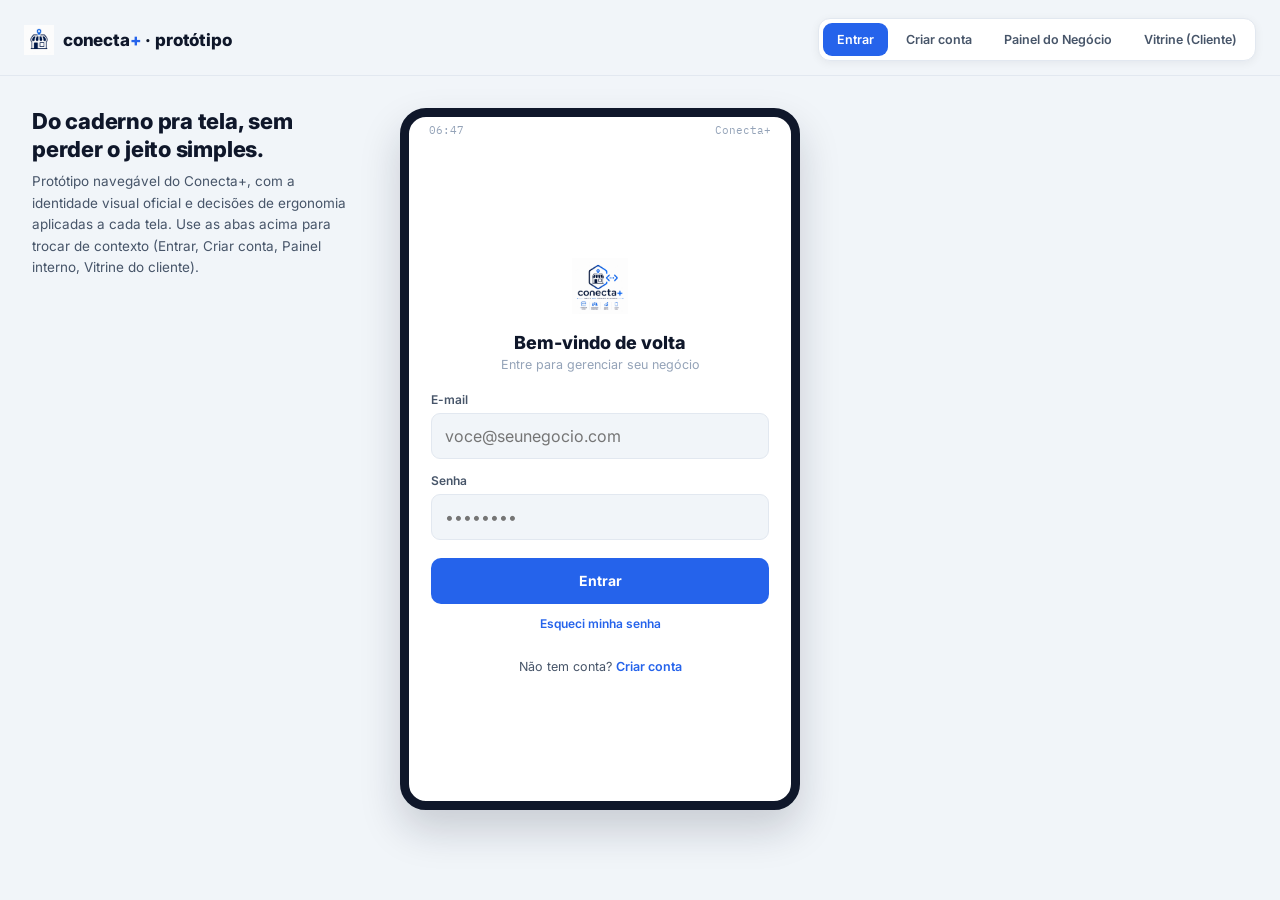
==== index.html @ 6814a0df "index.html" ====
<!DOCTYPE html>
<html lang="pt-BR">
<head>
<meta charset="UTF-8">
<meta name="viewport" content="width=device-width, initial-scale=1.0, viewport-fit=cover">
<meta name="theme-color" content="#2563EB">
<title>Conecta+ — Protótipo (responsivo)</title>
<link rel="preconnect" href="https://fonts.googleapis.com">
<link rel="preconnect" href="https://fonts.gstatic.com" crossorigin>
<link href="https://fonts.googleapis.com/css2?family=Inter:wght@400;500;600;700;800&family=IBM+Plex+Mono:wght@500&display=swap" rel="stylesheet">
<style>
  :root{
    --primary:#2563EB;
    --primary-dark:#1D4ED8;
    --primary-bg:#EAF0FE;
    --primary-text:#1E40AF;
    --secondary:#F59E0B;
    --secondary-bg:#FEF3C7;
    --secondary-text:#92400E;
    --danger:#EF4444;
    --danger-bg:#FEE2E2;
    --danger-text:#991B1B;
    --ink:#0F172A;
    --ink-soft:#475569;
    --muted:#94A3B8;
    --line:#E2E8F0;
    --bg:#F1F5F9;
    --card:#FFFFFF;
    --shadow: 0 2px 10px rgba(15,23,42,0.06);
    --shadow-lg: 0 20px 40px rgba(15,23,42,0.18);
    --radius-device: 26px;
    --safe-t: env(safe-area-inset-top, 0px);
    --safe-b: env(safe-area-inset-bottom, 0px);
  }

  /* ---------- Reset & base (mobile-first) ---------- */
  *{box-sizing:border-box;-webkit-tap-highlight-color:transparent;}
  html{-webkit-text-size-adjust:100%;text-size-adjust:100%;}
  button, input{font-family:inherit;}
  button{touch-action:manipulation;}
  a{color:inherit;}
  ul{list-style:none;margin:0;padding:0;}
  img{max-width:100%;display:block;}

  body{
    margin:0;
    font-family:'Inter',sans-serif;
    background:var(--bg);
    color:var(--ink);
    min-height:100dvh;
  }

  :focus-visible{outline:2px solid var(--primary);outline-offset:2px;}

  .skip-link{
    position:absolute;left:0;top:-48px;z-index:100;
    background:var(--ink);color:#fff;padding:10px 16px;border-radius:0 0 10px 0;
    transition:top .15s;
  }
  .skip-link:focus{top:0;}

  /* ---------- Top bar ---------- */
  .topbar{
    position:sticky;top:0;z-index:20;
    background:var(--bg);
    padding:calc(14px + var(--safe-t)) 16px 12px;
    display:flex;flex-direction:column;gap:12px;
    border-bottom:1px solid var(--line);
  }
  .brand{display:flex;align-items:center;gap:9px;flex-shrink:0;}
  .brand img{height:30px;width:30px;object-fit:contain;flex-shrink:0;}
  .brand .name{font-weight:800;font-size:clamp(14px,3.6vw,17px);letter-spacing:-0.01em;white-space:nowrap;}
  .brand .name span{color:var(--primary);}

  .mode-tabs{
    display:flex;gap:4px;
    background:var(--card);
    border:1px solid var(--line);
    border-radius:12px;
    padding:4px;
    box-shadow:var(--shadow);
    overflow-x:auto;
    scrollbar-width:none;
    -webkit-overflow-scrolling:touch;
  }
  .mode-tabs::-webkit-scrollbar{display:none;}
  .mode-tabs button{
    flex:0 0 auto;
    font-family:'Inter',sans-serif;
    font-weight:600;
    font-size:12.5px;
    padding:9px 14px;
    border-radius:9px;
    border:none;
    background:transparent;
    color:var(--ink-soft);
    cursor:pointer;
    white-space:nowrap;
  }
  .mode-tabs button.active{background:var(--primary);color:#fff;}

  /* ---------- Main layout (mobile-first: single column, stage first) ---------- */
  .layout{
    display:flex;
    flex-direction:column;
    gap:20px;
    max-width:1280px;
    margin:0 auto;
    padding:16px 16px calc(32px + var(--safe-b));
  }
  .stage{order:1;display:flex;flex-direction:column;align-items:center;gap:14px;}
  .intro{order:2;}

  .intro h1{
    font-size:clamp(19px,4.6vw,22px);
    font-weight:800;
    line-height:1.25;
    letter-spacing:-0.01em;
    margin:0 0 8px;
  }
  .intro>p{
    font-size:13.5px;
    line-height:1.6;
    color:var(--ink-soft);
    margin:0 0 16px;
  }

  /* ---------- Rationale panels (accordion on mobile, static on desktop) ---------- */
  details.principles{
    display:none; /* JS turns the active mode's panel on */
    background:var(--card);
    border:1px solid var(--line);
    border-radius:12px;
    box-shadow:var(--shadow);
    overflow:hidden;
  }
  .principles-summary{
    list-style:none;
    cursor:pointer;
    padding:14px 16px;
    font-size:12.5px;
    font-weight:700;
    text-transform:uppercase;
    letter-spacing:0.04em;
    color:var(--primary);
    display:flex;
    align-items:center;
    justify-content:space-between;
    gap:8px;
  }
  .principles-summary::-webkit-details-marker{display:none;}
  .principles-summary::marker{content:"";}
  .principles-summary .chev{transition:transform .15s;font-size:11px;color:var(--muted);}
  details[open] .principles-summary .chev{transform:rotate(180deg);}
  .principles-body{padding:0 16px 14px;}
  .principles-body li{
    font-size:12.5px;
    line-height:1.5;
    color:var(--ink-soft);
    padding:8px 0;
    border-top:1px solid var(--line);
  }
  .principles-body li:first-child{border-top:none;padding-top:0;}
  .principles-body strong{display:block;color:var(--ink);font-weight:600;margin-bottom:2px;font-size:12.5px;}
  .principles-body code{
    font-family:'IBM Plex Mono',monospace;
    font-size:10.5px;
    background:var(--primary-bg);
    padding:1px 5px;
    border-radius:4px;
    color:var(--primary-text);
  }

  /* ---------- Role switch ---------- */
  .role-switch{
    display:flex;
    width:100%;
    max-width:420px;
    background:var(--card);
    border:1px solid var(--line);
    border-radius:999px;
    padding:4px;
    box-shadow:var(--shadow);
  }
  .role-switch button{
    flex:1;
    font-family:'Inter',sans-serif;
    font-weight:600;
    font-size:12.5px;
    padding:9px 10px;
    border-radius:999px;
    border:none;
    background:transparent;
    color:var(--ink-soft);
    cursor:pointer;
  }
  .role-switch button.active{background:var(--primary);color:#fff;}

  /* ---------- App window (the "device"): fluid, no fixed px box ---------- */
  .app-window{
    width:100%;
    max-width:420px;
    height:clamp(560px, 82dvh, 760px);
    background:var(--card);
    border-radius:var(--radius-device);
    border:6px solid var(--ink);
    box-shadow:var(--shadow-lg);
    overflow:hidden;
    position:relative;
    display:flex;
    flex-direction:column;
  }

  .mode-screen{
    display:none;
    flex-direction:column;
    height:100%;
    overflow:hidden;
  }
  .mode-screen.is-visible{display:flex;}

  .status-bar{
    height:26px;
    display:flex;
    align-items:center;
    justify-content:space-between;
    padding:0 20px;
    font-family:'IBM Plex Mono',monospace;
    font-size:11px;
    color:var(--muted);
    flex-shrink:0;
  }

  /* ---------- Login / Cadastro ---------- */
  .auth-screen{
    flex:1;
    display:flex;
    flex-direction:column;
    justify-content:center;
    padding:20px 22px;
    overflow-y:auto;
    -webkit-overflow-scrolling:touch;
  }
  .auth-logo{text-align:center;margin-bottom:18px;}
  .auth-logo img{height:56px;width:56px;object-fit:contain;margin:0 auto;}
  .auth-title{font-size:18px;font-weight:800;text-align:center;margin:0 0 4px;}
  .auth-sub{font-size:12.5px;color:var(--muted);text-align:center;margin:0 0 20px;}
  .field{margin-bottom:14px;}
  .field label{
    display:flex;
    align-items:center;
    gap:6px;
    font-size:12px;
    font-weight:600;
    color:var(--ink-soft);
    margin-bottom:6px;
  }
  .field .opt-badge{
    font-size:9.5px;
    font-weight:700;
    text-transform:uppercase;
    color:var(--secondary-text);
    background:var(--secondary-bg);
    padding:1px 6px;
    border-radius:999px;
  }
  .field input{
    width:100%;
    border:1.5px solid var(--line);
    border-radius:9px;
    padding:12px 13px;
    font-family:'Inter',sans-serif;
    font-size:16px; /* >=16px prevents iOS auto-zoom on focus */
    background:var(--bg);
    color:var(--ink);
  }
  .field input:focus{outline:2px solid var(--primary);outline-offset:1px;}
  .field-hint{font-size:11px;color:var(--muted);margin-top:5px;}
  .btn-primary{
    width:100%;
    background:var(--primary);
    color:#fff;
    border:none;
    border-radius:10px;
    padding:14px;
    font-weight:700;
    font-size:14px;
    cursor:pointer;
    margin-top:4px;
    min-height:46px;
  }
  .auth-switch{text-align:center;font-size:12.5px;color:var(--ink-soft);margin-top:16px;}
  .auth-switch a{color:var(--primary);font-weight:600;text-decoration:none;cursor:pointer;}
  .forgot{text-align:center;font-size:12px;color:var(--primary);margin-top:12px;cursor:pointer;font-weight:600;}

  /* ---------- App header ---------- */
  .app-header{
    padding:6px 18px 14px;
    flex-shrink:0;
    background:var(--card);
    border-bottom:1px solid var(--line);
  }
  .app-header .biz{display:flex;align-items:center;gap:10px;}
  .biz-logo{
    width:36px;height:36px;border-radius:10px;
    background:var(--primary-bg);
    display:flex;align-items:center;justify-content:center;
    flex-shrink:0;overflow:hidden;
  }
  .biz-logo img{width:24px;height:24px;object-fit:contain;}
  .biz-name{font-weight:700;font-size:14.5px;line-height:1.2;}
  .biz-role{font-size:11px;color:var(--muted);}

  .screen{flex:1;overflow-y:auto;-webkit-overflow-scrolling:touch;padding:16px 18px 20px;scrollbar-width:none;}
  .screen::-webkit-scrollbar{display:none;}
  .screen{display:none;}
  .screen.active{display:block;}

  h2.screen-title{font-size:19px;font-weight:800;letter-spacing:-0.01em;margin:2px 0 4px;}
  .screen-sub{font-size:12.5px;color:var(--muted);margin:0 0 16px;}

  .stat-grid{display:grid;grid-template-columns:repeat(2,1fr);gap:9px;margin-bottom:18px;}
  .stat-card{background:var(--bg);border:1px solid var(--line);border-radius:12px;padding:10px 12px;min-width:0;}
  .stat-card .num{font-size:21px;font-weight:800;line-height:1;letter-spacing:-0.02em;}
  .stat-card .label{font-size:10.5px;color:var(--muted);margin-top:4px;}
  .stat-card.alert{background:var(--danger-bg);}
  .stat-card.alert .num{color:var(--danger-text);}
  .stat-card.ok{background:var(--primary-bg);}
  .stat-card.ok .num{color:var(--primary-text);}

  .section-label{
    font-family:'IBM Plex Mono',monospace;
    font-size:10.5px;
    text-transform:uppercase;
    letter-spacing:0.06em;
    color:var(--primary);
    margin:18px 0 9px;
  }
  .section-label:first-child{margin-top:0;}

  .action-row{display:flex;flex-wrap:wrap;gap:8px;margin-bottom:4px;}
  .action-btn{
    flex:1 1 120px;
    background:var(--primary);
    color:#fff;
    border:none;
    border-radius:10px;
    padding:12px 10px;
    font-weight:600;
    font-size:12.5px;
    text-align:center;
    cursor:pointer;
    min-height:46px;
  }
  .action-btn.secondary{background:var(--card);color:var(--primary-text);border:1.5px solid var(--line);}

  .list-item{
    display:flex;align-items:center;gap:10px;
    padding:11px 2px;border-bottom:1px solid var(--line);
    min-height:46px;
  }
  .list-item:last-child{border-bottom:none;}
  .item-thumb{
    width:40px;height:40px;border-radius:10px;
    background:var(--bg);border:1px solid var(--line);
    flex-shrink:0;display:flex;align-items:center;justify-content:center;
    font-size:16px;
  }
  .item-info{flex:1;min-width:0;}
  .item-name{font-weight:600;font-size:13.5px;overflow-wrap:anywhere;}
  .item-meta{font-size:11.5px;color:var(--muted);margin-top:2px;}
  .item-price{
    font-family:'IBM Plex Mono',monospace;
    font-weight:500;
    font-size:13px;
    color:var(--ink);
    flex-shrink:0;
  }

  .switch{
    width:36px;height:21px;background:var(--line);
    border-radius:999px;position:relative;flex-shrink:0;
    cursor:pointer;border:none;
  }
  .switch.on{background:var(--primary);}
  .switch::after{
    content:'';position:absolute;top:2px;left:2px;
    width:17px;height:17px;background:#fff;border-radius:50%;
    transition:left .15s;
  }
  .switch.on::after{left:17px;}

  .badge{
    display:inline-block;
    font-size:10.5px;
    font-weight:700;
    padding:4px 9px;
    border-radius:999px;
    flex-shrink:0;
  }
  .badge.primary{background:var(--primary-bg);color:var(--primary-text);}
  .badge.warning{background:var(--secondary-bg);color:var(--secondary-text);}
  .badge.danger{background:var(--danger-bg);color:var(--danger-text);}
  .badge.neutral{background:var(--bg);color:var(--ink-soft);}
  .badge.online{background:#DCFCE7;color:#166534;}

  .qty-bar-wrap{height:5px;background:var(--line);border-radius:99px;margin-top:6px;overflow:hidden;}
  .qty-bar{height:100%;background:var(--primary);border-radius:99px;}
  .qty-bar.low{background:var(--danger);}

  .chip-row{display:flex;gap:8px;margin-bottom:14px;overflow-x:auto;scrollbar-width:none;-webkit-overflow-scrolling:touch;}
  .chip-row::-webkit-scrollbar{display:none;}
  .chip{
    font-size:12px;font-weight:600;padding:7px 12px;
    border-radius:999px;border:1.5px solid var(--line);
    background:var(--card);color:var(--ink-soft);
    white-space:nowrap;cursor:pointer;flex-shrink:0;
  }
  .chip.active{background:var(--primary);color:#fff;border-color:var(--primary);}

  .fab{
    position:absolute;bottom:86px;right:16px;
    width:48px;height:48px;border-radius:15px;
    background:var(--secondary);color:#fff;
    border:none;font-size:23px;
    box-shadow:0 6px 16px rgba(245,158,11,0.4);
    cursor:pointer;display:flex;align-items:center;justify-content:center;
    z-index:5;
  }

  .agenda-slot{display:flex;gap:12px;padding:10px 2px;border-bottom:1px solid var(--line);min-height:46px;align-items:center;}
  .agenda-time{font-family:'IBM Plex Mono',monospace;font-size:12.5px;font-weight:500;width:38px;flex-shrink:0;color:var(--ink-soft);}
  .agenda-info{flex:1;min-width:0;}
  .agenda-client{font-weight:600;font-size:13.5px;}
  .agenda-service{font-size:11.5px;color:var(--muted);}
  .empty-slot{color:var(--muted);font-size:12.5px;font-style:italic;}

  .locked-note{
    display:flex;align-items:flex-start;gap:8px;
    background:var(--bg);border:1px dashed var(--line);border-radius:10px;
    padding:11px 13px;font-size:11.5px;color:var(--muted);margin-top:14px;
    line-height:1.4;
  }

  /* ---------- Profile ---------- */
  .profile-row{display:flex;align-items:center;justify-content:space-between;gap:12px;padding:12px 2px;border-bottom:1px solid var(--line);}
  .profile-row:last-child{border-bottom:none;}
  .profile-row .k{font-size:13px;color:var(--ink-soft);}
  .profile-row .v{font-size:13px;font-weight:600;text-align:right;}
  .team-row{display:flex;align-items:center;gap:10px;padding:10px 2px;border-bottom:1px solid var(--line);}
  .team-row:last-child{border-bottom:none;}
  .team-avatar{width:32px;height:32px;border-radius:50%;background:var(--primary-bg);color:var(--primary-text);display:flex;align-items:center;justify-content:center;font-weight:700;font-size:12px;flex-shrink:0;}
  .team-info{flex:1;min-width:0;}
  .team-name{font-size:13px;font-weight:600;}
  .team-role{font-size:11px;color:var(--muted);}

  /* ---------- Bottom nav ---------- */
  .bottom-nav{
    flex-shrink:0;display:flex;
    border-top:1px solid var(--line);background:var(--card);
    padding:6px 2px calc(6px + var(--safe-b));
    position:relative;z-index:4;
  }
  .nav-btn{
    flex:1;display:flex;flex-direction:column;align-items:center;gap:2px;
    background:none;border:none;cursor:pointer;min-height:44px;
    justify-content:center;color:var(--muted);padding:4px 2px;
  }
  .nav-btn.active{color:var(--primary);}
  .nav-btn .ic{font-size:17px;line-height:1;}
  .nav-btn .lb{font-size:9px;font-weight:600;}

  /* ---------- Modal ---------- */
  .modal-overlay{position:absolute;inset:0;background:rgba(15,23,42,0.45);display:none;align-items:flex-end;z-index:10;}
  .modal-overlay.show{display:flex;}
  .modal-sheet{width:100%;background:var(--card);border-radius:20px 20px 0 0;padding:20px 18px calc(24px + var(--safe-b));max-height:85%;overflow-y:auto;}
  .modal-sheet h3{font-size:16px;font-weight:700;margin:0 0 14px;}
  .modal-actions{display:flex;gap:10px;margin-top:16px;}

  /* ---------- Vitrine pública ---------- */
  .vitrine-header{
    background: linear-gradient(135deg, var(--primary) 0%, var(--primary-dark) 100%);
    padding:18px 18px 42px;
    color:#fff;flex-shrink:0;position:relative;
  }
  .vitrine-header .logo-wrap{
    width:52px;height:52px;border-radius:14px;background:#fff;
    display:flex;align-items:center;justify-content:center;margin-bottom:10px;
    box-shadow:0 4px 12px rgba(0,0,0,0.15);
  }
  .vitrine-header .logo-wrap img{width:34px;height:34px;object-fit:contain;}
  .vitrine-header h2{font-size:18px;font-weight:800;margin:0 0 4px;}
  .vitrine-header .sub{font-size:11.5px;opacity:0.85;}
  .vitrine-card{
    background:var(--card);
    margin:-28px 14px 0;
    border-radius:16px;
    padding:12px 14px;
    box-shadow:0 8px 24px rgba(15,23,42,0.1);
    position:relative;z-index:2;flex-shrink:0;
  }
  .vitrine-tabs{display:flex;gap:6px;}
  .vitrine-tabs button{
    flex:1;padding:9px 6px;border-radius:9px;border:none;
    background:var(--bg);color:var(--ink-soft);font-weight:700;font-size:12px;cursor:pointer;
  }
  .vitrine-tabs button.active{background:var(--primary);color:#fff;}
  .vitrine-body{padding:14px 18px 90px;flex:1;overflow-y:auto;-webkit-overflow-scrolling:touch;}
  .prod-card{display:flex;gap:12px;padding:12px 0;border-bottom:1px solid var(--line);align-items:center;}
  .prod-card:last-child{border-bottom:none;}
  .prod-thumb{width:50px;height:50px;border-radius:12px;background:var(--bg);border:1px solid var(--line);display:flex;align-items:center;justify-content:center;font-size:21px;flex-shrink:0;}
  .prod-info{flex:1;min-width:0;}
  .prod-name{font-weight:600;font-size:13.5px;}
  .prod-desc{font-size:11.5px;color:var(--muted);margin:2px 0 4px;}
  .prod-price{font-family:'IBM Plex Mono',monospace;font-weight:600;font-size:13px;color:var(--primary-text);}
  .qty-stepper{display:flex;align-items:center;gap:8px;flex-shrink:0;}
  .qty-stepper button{
    width:28px;height:28px;border-radius:7px;border:1.5px solid var(--line);
    background:var(--card);font-weight:700;color:var(--primary);cursor:pointer;font-size:14px;
    display:flex;align-items:center;justify-content:center;
  }
  .qty-stepper .qty-val{font-size:13px;font-weight:700;min-width:14px;text-align:center;}

  .slot-grid{display:grid;grid-template-columns:repeat(3,1fr);gap:8px;margin-top:6px;}
  .slot-chip{
    padding:10px 4px;border-radius:9px;border:1.5px solid var(--line);
    text-align:center;font-size:12.5px;font-weight:600;color:var(--ink-soft);
    cursor:pointer;background:var(--card);
  }
  .slot-chip.selected{background:var(--primary);border-color:var(--primary);color:#fff;}
  .slot-chip.disabled{color:var(--muted);text-decoration:line-through;cursor:not-allowed;background:var(--bg);}

  .cart-bar{
    position:absolute;bottom:0;left:0;right:0;
    background:var(--ink);color:#fff;
    padding:13px 18px calc(13px + var(--safe-b));
    display:flex;align-items:center;justify-content:space-between;
    font-size:13px;font-weight:700;cursor:pointer;z-index:6;
  }
  .cart-bar .cta{color:var(--secondary);}

  /* =====================================================
     BREAKPOINT · >=560px  — a bit more breathing room
  ===================================================== */
  @media (min-width:560px){
    .topbar{padding:18px 24px 14px;flex-direction:row;align-items:center;justify-content:space-between;}
    .brand .name{font-size:17px;}
    .mode-tabs{overflow-x:visible;}
    .layout{padding:24px 24px calc(40px + var(--safe-b));gap:24px;}
    .app-window{border-width:9px;}
  }

  /* =====================================================
     BREAKPOINT · >=1024px — side-by-side layout,
     rationale sidebar becomes static (always expanded)
  ===================================================== */
  @media (min-width:1024px){
    .layout{
      display:grid;
      grid-template-columns:320px 1fr;
      grid-template-areas:"intro stage";
      align-items:start;
      gap:48px;
      padding:32px 32px calc(56px + var(--safe-b));
    }
    .intro{grid-area:intro;order:0;position:sticky;top:24px;}
    .stage{grid-area:stage;order:0;align-items:flex-start;}
    .role-switch{max-width:420px;}

    .principles-summary{cursor:default;pointer-events:none;}
    .principles-summary .chev{display:none;}
    details.principles:not([open]) > .principles-body{display:block !important;}

    .app-window{max-width:400px;height:clamp(620px,78vh,780px);}
  }
</style>
</head>
<body>

<a class="skip-link" href="#main">Pular para o conteúdo</a>

<header class="topbar">
  <div class="brand">
    <img src="[data-uri]" alt="Conecta+">
    <div class="name">conecta<span>+</span> · protótipo</div>
  </div>
  <nav class="mode-tabs" aria-label="Modo de visualização">
    <button class="mtab active" data-mode="login" type="button">Entrar</button>
    <button class="mtab" data-mode="cadastro" type="button">Criar conta</button>
    <button class="mtab" data-mode="app" type="button">Painel do Negócio</button>
    <button class="mtab" data-mode="vitrine" type="button">Vitrine (Cliente)</button>
  </nav>
</header>

<main class="layout" id="main">

  <div class="stage">
    <div class="role-switch" id="role-switch-wrap" style="display:none;">
      <button class="active" data-role="gerente" type="button">Ver como Gerente</button>
      <button data-role="funcionario" type="button">Ver como Funcionário</button>
    </div>

    <div class="app-window" id="app-window">

      <!-- ============ LOGIN ============ -->
      <div class="mode-screen is-visible" id="mode-login">
        <div class="status-bar"><span class="clock">9:41</span><span>Conecta+</span></div>
        <div class="auth-screen">
          <div class="auth-logo"><img src="[data-uri]" alt="Conecta+"></div>
          <p class="auth-title">Bem-vindo de volta</p>
          <p class="auth-sub">Entre para gerenciar seu negócio</p>
          <div class="field">
            <label for="login-email">E-mail</label>
            <input id="login-email" type="email" placeholder="voce@seunegocio.com" autocomplete="email">
          </div>
          <div class="field">
            <label for="login-senha">Senha</label>
            <input id="login-senha" type="password" placeholder="••••••••" autocomplete="current-password">
          </div>
          <button class="btn-primary" onclick="setMode('app')" type="button">Entrar</button>
          <p class="forgot">Esqueci minha senha</p>
          <p class="auth-switch">Não tem conta? <a onclick="setMode('cadastro')">Criar conta</a></p>
        </div>
      </div>

      <!-- ============ CADASTRO ============ -->
      <div class="mode-screen" id="mode-cadastro">
        <div class="status-bar"><span class="clock">9:41</span><span>Conecta+</span></div>
        <div class="auth-screen">
          <p class="auth-title">Criar sua conta</p>
          <p class="auth-sub">Leva menos de 2 minutos</p>
          <div class="field">
            <label for="cad-negocio">Nome do negócio</label>
            <input id="cad-negocio" type="text" placeholder="Ex: Doces da Marli">
          </div>
          <div class="field">
            <label for="cad-nome">Seu nome completo</label>
            <input id="cad-nome" type="text" placeholder="Nome e sobrenome" autocomplete="name">
          </div>
          <div class="field">
            <label for="cad-email">E-mail</label>
            <input id="cad-email" type="email" placeholder="voce@seunegocio.com" autocomplete="email">
          </div>
          <div class="field">
            <label for="cad-senha">Senha</label>
            <input id="cad-senha" type="password" placeholder="Mínimo 8 caracteres" autocomplete="new-password">
          </div>
          <div class="field">
            <label for="cnpj-field">CNPJ <span class="opt-badge">Opcional</span></label>
            <input type="text" id="cnpj-field" placeholder="00.000.000/0000-00" maxlength="18" inputmode="text">
            <p class="field-hint">Negócio informal também pode usar o Conecta+ — preencha depois, se quiser.</p>
          </div>
          <button class="btn-primary" onclick="setMode('app')" type="button">Criar conta</button>
          <p class="auth-switch">Já tem conta? <a onclick="setMode('login')">Entrar</a></p>
        </div>
      </div>

      <!-- ============ APP (Painel do Negócio) ============ -->
      <div class="mode-screen" id="mode-app">
        <div class="status-bar"><span class="clock">9:41</span><span>Conecta+</span></div>
        <div class="app-header">
          <div class="biz">
            <div class="biz-logo"><img src="[data-uri]" alt=""></div>
            <div>
              <div class="biz-name">Doces da Marli</div>
              <div class="biz-role" id="role-label">Você está vendo como Gerente</div>
            </div>
          </div>
        </div>

        <!-- INÍCIO -->
        <div class="screen active" id="screen-inicio">
          <h2 class="screen-title">Bom dia, Marli</h2>
          <p class="screen-sub">Terça-feira, 25 de agosto</p>
          <div class="stat-grid">
            <div class="stat-card"><div class="num">6</div><div class="label">Pedidos hoje</div></div>
            <div class="stat-card alert"><div class="num">3</div><div class="label">Itens com estoque baixo</div></div>
            <div class="stat-card ok"><div class="num">R$ 184</div><div class="label">Vendido hoje</div></div>
            <div class="stat-card"><div class="num">14h</div><div class="label">Próximo agendamento</div></div>
          </div>
          <div class="section-label">Ações rápidas</div>
          <div class="action-row" style="margin-bottom:10px;">
            <button class="action-btn" onclick="goScreen('mercado')" type="button">+ Novo item</button>
            <button class="action-btn secondary" onclick="goScreen('agenda')" type="button">Ver agenda</button>
          </div>
          <div class="section-label">Pedidos recentes</div>
          <div class="list-item">
            <div class="item-thumb">🍫</div>
            <div class="item-info"><div class="item-name">Ana Paula</div><div class="item-meta">2x Brigadeiro gourmet · há 12 min</div></div>
            <span class="badge warning">Recebido</span>
          </div>
          <div class="list-item">
            <div class="item-thumb">🎂</div>
            <div class="item-info"><div class="item-name">João Vitor</div><div class="item-meta">Bolo de fubá · há 40 min</div></div>
            <span class="badge primary">Concluído</span>
          </div>
        </div>

        <!-- MERCADO -->
        <div class="screen" id="screen-mercado">
          <h2 class="screen-title">Mercado</h2>
          <p class="screen-sub">Itens visíveis na sua vitrine pública</p>
          <div class="chip-row">
            <span class="chip active">Todos</span><span class="chip">Doces</span><span class="chip">Salgados</span><span class="chip">Encomendas</span>
          </div>
          <div class="list-item">
            <div class="item-thumb">🍫</div>
            <div class="item-info"><div class="item-name">Brigadeiro gourmet</div><div class="item-meta">Ativo na vitrine</div></div>
            <span class="item-price">R$ 4,50</span>
            <button class="switch on" type="button"></button>
          </div>
          <div class="list-item">
            <div class="item-thumb">🎂</div>
            <div class="item-info"><div class="item-name">Bolo de fubá</div><div class="item-meta">Ativo na vitrine</div></div>
            <span class="item-price">R$ 28,00</span>
            <button class="switch on" type="button"></button>
          </div>
          <div class="list-item">
            <div class="item-thumb">🧁</div>
            <div class="item-info"><div class="item-name">Cupcake de morango</div><div class="item-meta">Pausado — sem estoque</div></div>
            <span class="item-price">R$ 7,00</span>
            <button class="switch" type="button"></button>
          </div>
          <div class="locked-note" data-gerente-only>🔒 Excluir um item permanentemente é uma ação só do Gerente.</div>
        </div>

        <!-- ESTOQUE -->
        <div class="screen" id="screen-estoque">
          <h2 class="screen-title">Estoque</h2>
          <p class="screen-sub">3 itens abaixo do mínimo</p>
          <div class="chip-row">
            <span class="chip active">Todos</span><span class="chip">Normal</span><span class="chip">Baixo</span><span class="chip">Esgotado</span>
          </div>
          <div class="list-item" style="align-items:flex-start;">
            <div class="item-thumb">🥚</div>
            <div class="item-info"><div class="item-name">Ovos (dúzia)</div><div class="item-meta">2 restantes · mínimo 8</div>
              <div class="qty-bar-wrap"><div class="qty-bar low" style="width:15%;"></div></div>
            </div>
            <span class="badge danger">Baixo</span>
          </div>
          <div class="list-item" style="align-items:flex-start;">
            <div class="item-thumb">🌾</div>
            <div class="item-info"><div class="item-name">Farinha de trigo (kg)</div><div class="item-meta">9kg restantes · mínimo 4kg</div>
              <div class="qty-bar-wrap"><div class="qty-bar" style="width:80%;"></div></div>
            </div>
            <span class="badge primary">Normal</span>
          </div>
          <div class="locked-note" data-gerente-only>🔒 Funcionários registram entrada e saída, mas não excluem itens do estoque.</div>
        </div>

        <!-- AGENDA -->
        <div class="screen" id="screen-agenda">
          <h2 class="screen-title">Agenda</h2>
          <p class="screen-sub">Terça-feira, 25 de agosto</p>
          <div class="agenda-slot">
            <div class="agenda-time">09:00</div>
            <div class="agenda-info"><div class="agenda-client">Rita Souza</div><div class="agenda-service">Retirada — bolo de aniversário</div></div>
            <span class="badge primary">Confirmado</span>
          </div>
          <div class="agenda-slot">
            <div class="agenda-time">11:00</div>
            <div class="agenda-info empty-slot">Horário livre</div>
          </div>
          <div class="agenda-slot">
            <div class="agenda-time">14:00</div>
            <div class="agenda-info"><div class="agenda-client">Carlos Eduardo</div><div class="agenda-service">Encomenda — 30 brigadeiros</div></div>
            <span class="badge warning">Pendente</span>
          </div>
          <div class="section-label" data-gerente-only>Configuração</div>
          <div class="action-row" data-gerente-only>
            <button class="action-btn secondary" type="button">Configurar horários de atendimento</button>
          </div>
        </div>

        <!-- PERFIL -->
        <div class="screen" id="screen-perfil">
          <h2 class="screen-title">Perfil do negócio</h2>
          <p class="screen-sub">Dados da conta</p>
          <div class="profile-row"><span class="k">Nome</span><span class="v">Doces da Marli</span></div>
          <div class="profile-row"><span class="k">Telefone</span><span class="v">(69) 99999-0000</span></div>
          <div class="profile-row"><span class="k">CNPJ</span><span class="v">Não informado</span></div>
          <div class="profile-row" data-gerente-only><span class="k">Editar dados</span><span class="v">›</span></div>

          <div class="section-label" data-gerente-only>Equipe</div>
          <div data-gerente-only>
            <div class="team-row">
              <div class="team-avatar">MA</div>
              <div class="team-info"><div class="team-name">Marli Alves</div><div class="team-role">Gerente</div></div>
            </div>
            <div class="team-row">
              <div class="team-avatar">JS</div>
              <div class="team-info"><div class="team-name">João Silva</div><div class="team-role">Funcionário</div></div>
              <span class="badge neutral">Ativo</span>
            </div>
          </div>
          <div class="action-row" style="margin-top:14px;" data-gerente-only>
            <button class="action-btn secondary" type="button">+ Adicionar funcionário</button>
          </div>
          <div class="locked-note" data-funcionario-only style="display:none;">🔒 Somente o Gerente edita dados do negócio e gerencia a equipe.</div>
        </div>

        <button class="fab" id="fab-btn" type="button" aria-label="Novo item de venda">+</button>

        <nav class="bottom-nav" aria-label="Navegação do painel">
          <button class="nav-btn active" data-screen="inicio" type="button"><span class="ic">🏠</span><span class="lb">Início</span></button>
          <button class="nav-btn" data-screen="mercado" type="button"><span class="ic">🛍️</span><span class="lb">Mercado</span></button>
          <button class="nav-btn" data-screen="estoque" type="button"><span class="ic">📦</span><span class="lb">Estoque</span></button>
          <button class="nav-btn" data-screen="agenda" type="button"><span class="ic">📅</span><span class="lb">Agenda</span></button>
          <button class="nav-btn" data-screen="perfil" type="button"><span class="ic">👤</span><span class="lb">Perfil</span></button>
        </nav>

        <div class="modal-overlay" id="modal-overlay">
          <div class="modal-sheet">
            <h3>Novo item de venda</h3>
            <div class="field"><label for="novo-item-nome">Nome</label><input id="novo-item-nome" type="text" placeholder="Ex: Brigadeiro gourmet"></div>
            <div class="field"><label for="novo-item-preco">Preço</label><input id="novo-item-preco" type="text" placeholder="R$ 0,00" inputmode="decimal"></div>
            <div class="modal-actions">
              <button class="action-btn secondary" style="flex:1;" onclick="closeModal()" type="button">Cancelar</button>
              <button class="action-btn" style="flex:1;" onclick="closeModal()" type="button">Salvar item</button>
            </div>
          </div>
        </div>
      </div>

      <!-- ============ VITRINE PÚBLICA (CLIENTE) ============ -->
      <div class="mode-screen" id="mode-vitrine">
        <div class="status-bar"><span class="clock">9:41</span><span>conecta.plus/doces-marli</span></div>
        <div class="vitrine-header">
          <div class="logo-wrap"><img src="[data-uri]" alt=""></div>
          <h2>Doces da Marli</h2>
          <div class="sub">Bolos e doces artesanais · Porto Velho, RO</div>
        </div>
        <div class="vitrine-card">
          <div class="vitrine-tabs">
            <button class="vtab active" data-vtab="cardapio" type="button">Cardápio</button>
            <button class="vtab" data-vtab="agendar" type="button">Agendar retirada</button>
          </div>
        </div>

        <div class="vitrine-body" id="vitrine-cardapio">
          <span class="badge online" style="margin-bottom:12px;display:inline-block;">● Aberto agora</span>
          <div class="prod-card">
            <div class="prod-thumb">🍫</div>
            <div class="prod-info">
              <div class="prod-name">Brigadeiro gourmet</div>
              <div class="prod-desc">Chocolate belga, granulado crocante</div>
              <div class="prod-price">R$ 4,50</div>
            </div>
            <div class="qty-stepper"><button onclick="changeQty(this,-1)" type="button" aria-label="Diminuir quantidade">−</button><span class="qty-val">0</span><button onclick="changeQty(this,1)" type="button" aria-label="Aumentar quantidade">+</button></div>
          </div>
          <div class="prod-card">
            <div class="prod-thumb">🎂</div>
            <div class="prod-info">
              <div class="prod-name">Bolo de fubá</div>
              <div class="prod-desc">Receita da vovó, fatia generosa</div>
              <div class="prod-price">R$ 28,00</div>
            </div>
            <div class="qty-stepper"><button onclick="changeQty(this,-1)" type="button" aria-label="Diminuir quantidade">−</button><span class="qty-val">0</span><button onclick="changeQty(this,1)" type="button" aria-label="Aumentar quantidade">+</button></div>
          </div>
          <div class="prod-card">
            <div class="prod-thumb">🧁</div>
            <div class="prod-info">
              <div class="prod-name">Cupcake de morango</div>
              <div class="prod-desc" style="color:var(--danger-text);">Sem estoque no momento</div>
              <div class="prod-price">R$ 7,00</div>
            </div>
          </div>
        </div>

        <div class="vitrine-body" id="vitrine-agendar" style="display:none;">
          <p class="section-label" style="margin-top:0;">Horários disponíveis hoje</p>
          <div class="slot-grid">
            <div class="slot-chip disabled">09:00</div>
            <div class="slot-chip" onclick="selectSlot(this)">10:00</div>
            <div class="slot-chip" onclick="selectSlot(this)">11:00</div>
            <div class="slot-chip disabled">14:00</div>
            <div class="slot-chip" onclick="selectSlot(this)">15:00</div>
            <div class="slot-chip" onclick="selectSlot(this)">16:00</div>
          </div>
          <div class="section-label">Seus dados</div>
          <div class="field"><label for="ag-nome">Nome</label><input id="ag-nome" type="text" placeholder="Seu nome"></div>
          <div class="field"><label for="ag-tel">Telefone</label><input id="ag-tel" type="text" placeholder="(69) 99999-0000" inputmode="tel"></div>
          <button class="btn-primary" style="margin-top:4px;" type="button">Confirmar agendamento</button>
        </div>

        <div class="cart-bar" id="cart-bar" style="display:none;">
          <span id="cart-info">1 item · R$ 4,50</span>
          <span class="cta">Ver pedido ›</span>
        </div>
      </div>

    </div>
  </div>

  <aside class="intro">
    <h1>Do caderno pra tela, sem perder o jeito simples.</h1>
    <p>Protótipo navegável do Conecta+, com a identidade visual oficial e decisões de ergonomia aplicadas a cada tela. Use as abas acima para trocar de contexto (Entrar, Criar conta, Painel interno, Vitrine do cliente).</p>

    <details class="principles" id="panel-login" open>
      <summary class="principles-summary">Sobre esta tela · Login <span class="chev">▾</span></summary>
      <div class="principles-body">
        <ul>
          <li><strong>Prevenção de erros</strong>Campos com rótulo fixo (não só placeholder) evitam que o usuário esqueça o que deveria digitar. <code>Heurística Nielsen #5</code></li>
          <li><strong>Reconhecimento, não memorização</strong>"Esqueci minha senha" sempre visível, sem precisar procurar em menus.</li>
          <li><strong>Consistência</strong>Mesmo botão azul primário em todo o app para a ação principal da tela.</li>
        </ul>
      </div>
    </details>

    <details class="principles" id="panel-cadastro">
      <summary class="principles-summary">Sobre esta tela · Cadastro <span class="chev">▾</span></summary>
      <div class="principles-body">
        <ul>
          <li><strong>Campo opcional sinalizado</strong>O CNPJ traz uma etiqueta "opcional" clara — o negócio informal não é barrado. <code>RF02A</code></li>
          <li><strong>Validação no momento certo</strong>Erros de CNPJ inválido aparecem perto do campo, não só ao final do formulário.</li>
          <li><strong>Carga cognitiva mínima</strong>Só os campos essenciais nesta etapa; o resto (endereço, categoria) fica para depois. <code>DCU</code></li>
        </ul>
      </div>
    </details>

    <details class="principles" id="panel-app">
      <summary class="principles-summary">Sobre esta tela · Painel do Negócio <span class="chev">▾</span></summary>
      <div class="principles-body">
        <ul>
          <li><strong>Navegação por 5 abas fixas</strong>Alcance com o polegar, alvos ≥44px. <code>RNF01</code></li>
          <li><strong>Permissões refletidas na UI</strong>Funcionário não vê ações de Gerente — reforça, não substitui, a validação no backend. <code>RF11 RNF08</code></li>
          <li><strong>Visibilidade do status do sistema</strong>Estoque baixo e pedidos pendentes aparecem no Início, sem precisar caçar em submenus. <code>Heurística #1</code></li>
          <li><strong>1 ação primária por tela</strong>Botão flutuante único (laranja), sem competir com outras ações.</li>
        </ul>
      </div>
    </details>

    <details class="principles" id="panel-vitrine">
      <summary class="principles-summary">Sobre esta tela · Vitrine do Cliente <span class="chev">▾</span></summary>
      <div class="principles-body">
        <ul>
          <li><strong>Sem exigir login</strong>O cliente compra e agenda sem fricção de cadastro. <code>RF16 RF34</code></li>
          <li><strong>Affordance clara</strong>Botões +/− de quantidade e horários em formato de "chip" comunicam visualmente que são clicáveis. <code>Princípio de Norman</code></li>
          <li><strong>Feedback contínuo</strong>A barra inferior escura mostra o total do pedido em tempo real, sem precisar abrir o carrinho.</li>
          <li><strong>Restrição preventiva</strong>Horários já ocupados aparecem riscados — impede o cliente de tentar marcar um conflito. <code>RF35</code></li>
        </ul>
      </div>
    </details>
  </aside>

</main>

<script>
  // ---- Mode switching (Login / Cadastro / App / Vitrine) ----
  function setMode(mode){
    document.querySelectorAll('.mode-screen').forEach(s => s.classList.remove('is-visible'));
    document.getElementById('mode-' + mode).classList.add('is-visible');
    document.querySelectorAll('.mtab').forEach(b => b.classList.remove('active'));
    document.querySelector('.mtab[data-mode="'+mode+'"]').classList.add('active');
    document.querySelectorAll('.principles').forEach(p => { p.style.display = 'none'; });
    var panel = document.getElementById('panel-' + mode);
    if(panel){ panel.style.display = 'block'; panel.open = true; }
    document.getElementById('role-switch-wrap').style.display = (mode === 'app') ? 'flex' : 'none';
  }
  document.querySelectorAll('.mtab').forEach(btn => {
    btn.addEventListener('click', () => setMode(btn.dataset.mode));
  });

  // ---- App internal screen nav ----
  function goScreen(name){
    document.querySelectorAll('#mode-app .screen').forEach(s => s.classList.remove('active'));
    document.querySelectorAll('#mode-app .nav-btn').forEach(b => b.classList.remove('active'));
    document.getElementById('screen-' + name).classList.add('active');
    document.querySelector('.nav-btn[data-screen="' + name + '"]').classList.add('active');
    document.getElementById('fab-btn').style.display = (name === 'mercado' || name === 'inicio') ? 'flex' : 'none';
  }
  document.querySelectorAll('#mode-app .nav-btn').forEach(btn => {
    btn.addEventListener('click', () => goScreen(btn.dataset.screen));
  });
  document.querySelectorAll('.switch').forEach(sw => {
    sw.addEventListener('click', () => sw.classList.toggle('on'));
  });
  document.getElementById('fab-btn').addEventListener('click', () => {
    document.getElementById('modal-overlay').classList.add('show');
  });
  function closeModal(){ document.getElementById('modal-overlay').classList.remove('show'); }

  // ---- Role switch (Gerente/Funcionario) ----
  document.querySelectorAll('.role-switch button').forEach(btn => {
    btn.addEventListener('click', () => {
      document.querySelectorAll('.role-switch button').forEach(b => b.classList.remove('active'));
      btn.classList.add('active');
      const isGerente = btn.dataset.role === 'gerente';
      document.getElementById('role-label').textContent = isGerente ? 'Você está vendo como Gerente' : 'Você está vendo como Funcionário';
      document.querySelectorAll('[data-gerente-only]').forEach(el => el.style.display = isGerente ? '' : 'none');
      document.querySelectorAll('[data-funcionario-only]').forEach(el => el.style.display = isGerente ? 'none' : '');
    });
  });

  // ---- Vitrine tabs ----
  document.querySelectorAll('.vtab').forEach(btn => {
    btn.addEventListener('click', () => {
      document.querySelectorAll('.vtab').forEach(b => b.classList.remove('active'));
      btn.classList.add('active');
      const tab = btn.dataset.vtab;
      document.getElementById('vitrine-cardapio').style.display = (tab === 'cardapio') ? 'block' : 'none';
      document.getElementById('vitrine-agendar').style.display = (tab === 'agendar') ? 'block' : 'none';
    });
  });

  // ---- Vitrine cart ----
  let cart = {};
  function changeQty(btn, delta){
    const wrap = btn.parentElement;
    const valEl = wrap.querySelector('.qty-val');
    let val = parseInt(valEl.textContent) + delta;
    if(val < 0) val = 0;
    valEl.textContent = val;
    const card = btn.closest('.prod-card');
    const name = card.querySelector('.prod-name').textContent;
    const price = parseFloat(card.querySelector('.prod-price').textContent.replace('R$ ','').replace(',','.'));
    if(val > 0){ cart[name] = {qty: val, price: price}; } else { delete cart[name]; }
    updateCartBar();
  }
  function updateCartBar(){
    let totalItems = 0, totalPrice = 0;
    Object.values(cart).forEach(i => { totalItems += i.qty; totalPrice += i.qty * i.price; });
    const bar = document.getElementById('cart-bar');
    if(totalItems > 0){
      bar.style.display = 'flex';
      document.getElementById('cart-info').textContent = totalItems + (totalItems === 1 ? ' item · R$ ' : ' itens · R$ ') + totalPrice.toFixed(2).replace('.',',');
    } else {
      bar.style.display = 'none';
    }
  }
  function selectSlot(el){
    if(el.classList.contains('disabled')) return;
    document.querySelectorAll('.slot-chip').forEach(s => s.classList.remove('selected'));
    el.classList.add('selected');
  }

  // ---- CNPJ: alfanumérico nas 12 primeiras posições, dígitos verificadores
  // numéricos nas 2 últimas — formato vigente desde 31/07/2026 (RF02B) ----
  const cnpjField = document.getElementById('cnpj-field');
  if(cnpjField){
    cnpjField.addEventListener('input', () => {
      let raw = cnpjField.value.toUpperCase().replace(/[^0-9A-Z]/g, '').slice(0, 14);
      let base = raw.slice(0, 12).replace(/[^0-9A-Z]/g, '');
      let dv = raw.slice(12, 14).replace(/[^0-9]/g, '');
      let chars = (base + dv).slice(0, 14);

      let out = chars;
      if(chars.length > 2)  out = chars.slice(0,2) + '.' + chars.slice(2);
      if(chars.length > 5)  out = out.slice(0,6) + '.' + chars.slice(5);
      if(chars.length > 8)  out = out.slice(0,10) + '/' + chars.slice(8);
      if(chars.length > 12) out = out.slice(0,15) + '-' + chars.slice(12);
      cnpjField.value = out;
    });
    cnpjField.addEventListener('keypress', (e) => {
      const digitsAndLetters = cnpjField.value.replace(/[^0-9A-Za-z]/g, '');
      const isLast2 = digitsAndLetters.length >= 12;
      const key = e.key;
      const valid = isLast2 ? /[0-9]/.test(key) : /[0-9A-Za-z]/.test(key);
      if(!valid) e.preventDefault();
    });
  }

  // ---- Relógio do status-bar (detalhe: hora local real) ----
  function updateClocks(){
    const now = new Date();
    const hh = String(now.getHours()).padStart(2,'0');
    const mm = String(now.getMinutes()).padStart(2,'0');
    document.querySelectorAll('.clock').forEach(c => c.textContent = hh + ':' + mm);
  }
  updateClocks();
  setInterval(updateClocks, 30000);
</script>

</body>
</html>
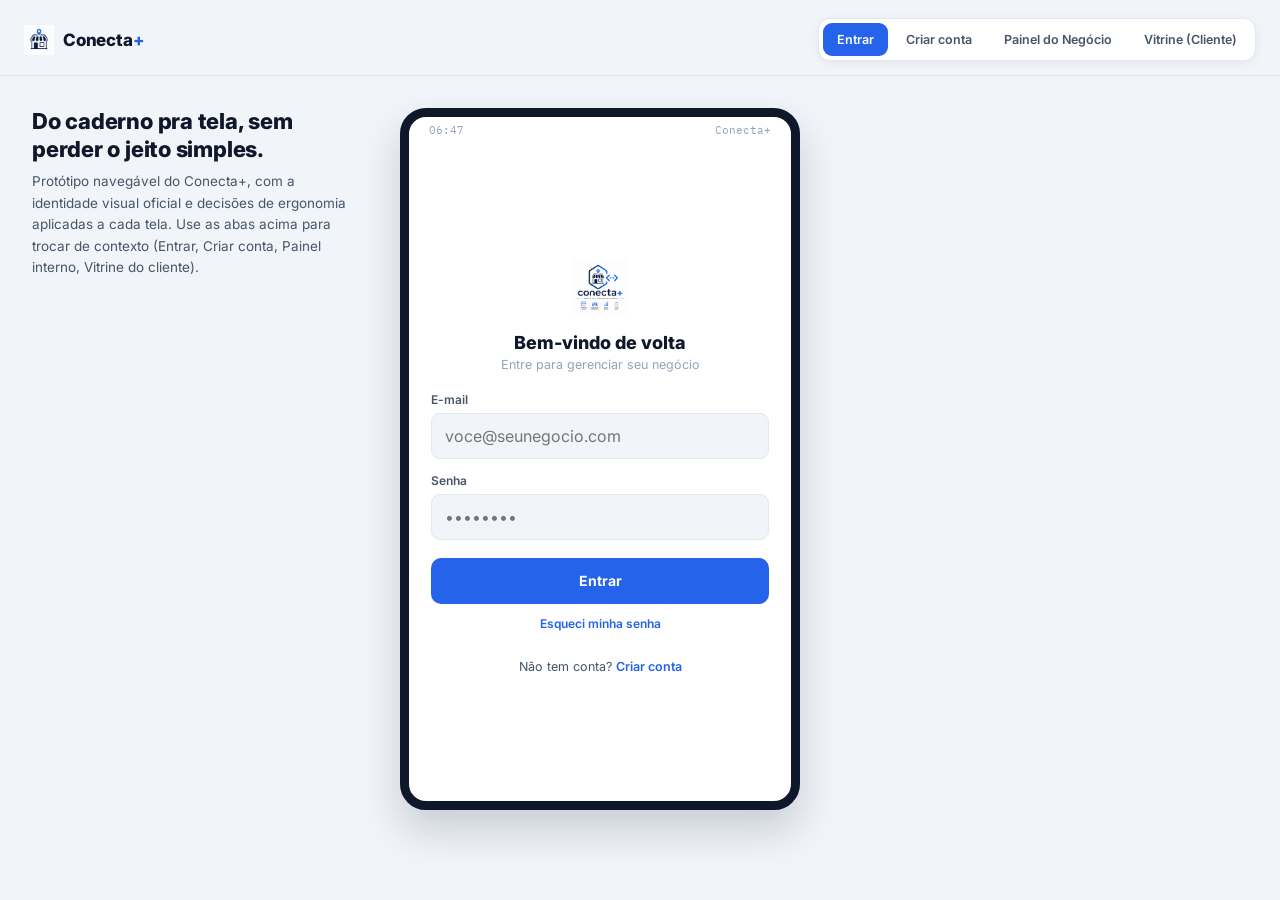
==== commit ff6febd4: "Removido nome protótipo" ====
--- a/index.html
+++ b/index.html
@@ -582,7 +582,7 @@
 <header class="topbar">
   <div class="brand">
     <img src="[data-uri]" alt="Conecta+">
-    <div class="name">conecta<span>+</span> · protótipo</div>
+    <div class="name">Conecta<span>+</span> </div>
   </div>
   <nav class="mode-tabs" aria-label="Modo de visualização">
     <button class="mtab active" data-mode="login" type="button">Entrar</button>
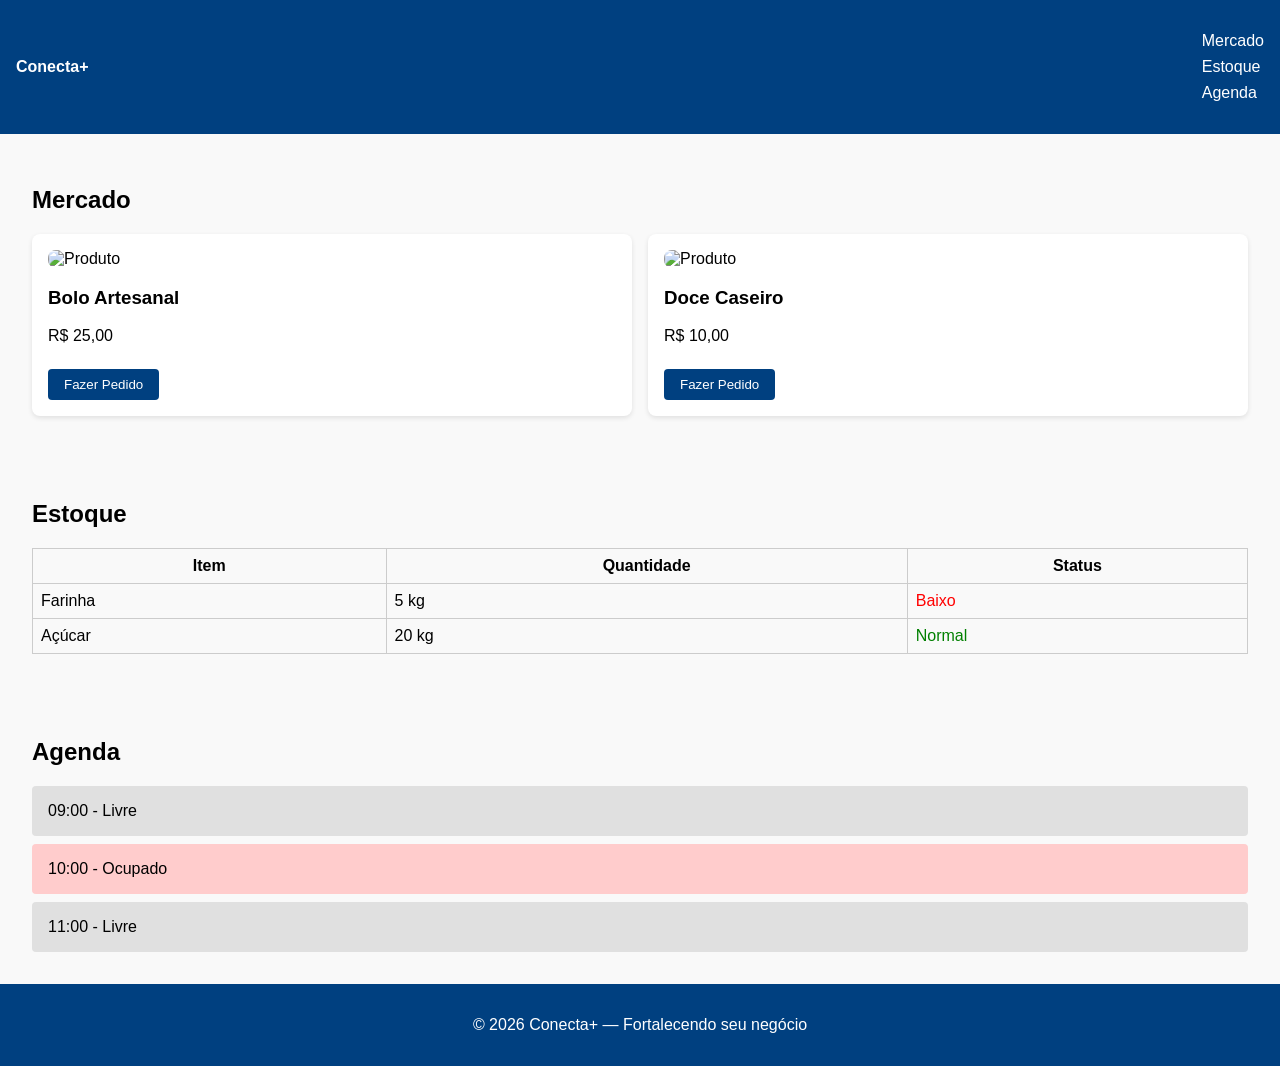
==== commit c2297be2: "html, css e javascript" ====
--- a/index.html
+++ b/index.html
@@ -1,1075 +1,85 @@
 <!DOCTYPE html>
 <html lang="pt-BR">
 <head>
-<meta charset="UTF-8">
-<meta name="viewport" content="width=device-width, initial-scale=1.0, viewport-fit=cover">
-<meta name="theme-color" content="#2563EB">
-<title>Conecta+ — Protótipo (responsivo)</title>
-<link rel="preconnect" href="https://fonts.googleapis.com">
-<link rel="preconnect" href="https://fonts.gstatic.com" crossorigin>
-<link href="https://fonts.googleapis.com/css2?family=Inter:wght@400;500;600;700;800&family=IBM+Plex+Mono:wght@500&display=swap" rel="stylesheet">
-<style>
-  :root{
-    --primary:#2563EB;
-    --primary-dark:#1D4ED8;
-    --primary-bg:#EAF0FE;
-    --primary-text:#1E40AF;
-    --secondary:#F59E0B;
-    --secondary-bg:#FEF3C7;
-    --secondary-text:#92400E;
-    --danger:#EF4444;
-    --danger-bg:#FEE2E2;
-    --danger-text:#991B1B;
-    --ink:#0F172A;
-    --ink-soft:#475569;
-    --muted:#94A3B8;
-    --line:#E2E8F0;
-    --bg:#F1F5F9;
-    --card:#FFFFFF;
-    --shadow: 0 2px 10px rgba(15,23,42,0.06);
-    --shadow-lg: 0 20px 40px rgba(15,23,42,0.18);
-    --radius-device: 26px;
-    --safe-t: env(safe-area-inset-top, 0px);
-    --safe-b: env(safe-area-inset-bottom, 0px);
-  }
-
-  /* ---------- Reset & base (mobile-first) ---------- */
-  *{box-sizing:border-box;-webkit-tap-highlight-color:transparent;}
-  html{-webkit-text-size-adjust:100%;text-size-adjust:100%;}
-  button, input{font-family:inherit;}
-  button{touch-action:manipulation;}
-  a{color:inherit;}
-  ul{list-style:none;margin:0;padding:0;}
-  img{max-width:100%;display:block;}
-
-  body{
-    margin:0;
-    font-family:'Inter',sans-serif;
-    background:var(--bg);
-    color:var(--ink);
-    min-height:100dvh;
-  }
-
-  :focus-visible{outline:2px solid var(--primary);outline-offset:2px;}
-
-  .skip-link{
-    position:absolute;left:0;top:-48px;z-index:100;
-    background:var(--ink);color:#fff;padding:10px 16px;border-radius:0 0 10px 0;
-    transition:top .15s;
-  }
-  .skip-link:focus{top:0;}
-
-  /* ---------- Top bar ---------- */
-  .topbar{
-    position:sticky;top:0;z-index:20;
-    background:var(--bg);
-    padding:calc(14px + var(--safe-t)) 16px 12px;
-    display:flex;flex-direction:column;gap:12px;
-    border-bottom:1px solid var(--line);
-  }
-  .brand{display:flex;align-items:center;gap:9px;flex-shrink:0;}
-  .brand img{height:30px;width:30px;object-fit:contain;flex-shrink:0;}
-  .brand .name{font-weight:800;font-size:clamp(14px,3.6vw,17px);letter-spacing:-0.01em;white-space:nowrap;}
-  .brand .name span{color:var(--primary);}
-
-  .mode-tabs{
-    display:flex;gap:4px;
-    background:var(--card);
-    border:1px solid var(--line);
-    border-radius:12px;
-    padding:4px;
-    box-shadow:var(--shadow);
-    overflow-x:auto;
-    scrollbar-width:none;
-    -webkit-overflow-scrolling:touch;
-  }
-  .mode-tabs::-webkit-scrollbar{display:none;}
-  .mode-tabs button{
-    flex:0 0 auto;
-    font-family:'Inter',sans-serif;
-    font-weight:600;
-    font-size:12.5px;
-    padding:9px 14px;
-    border-radius:9px;
-    border:none;
-    background:transparent;
-    color:var(--ink-soft);
-    cursor:pointer;
-    white-space:nowrap;
-  }
-  .mode-tabs button.active{background:var(--primary);color:#fff;}
-
-  /* ---------- Main layout (mobile-first: single column, stage first) ---------- */
-  .layout{
-    display:flex;
-    flex-direction:column;
-    gap:20px;
-    max-width:1280px;
-    margin:0 auto;
-    padding:16px 16px calc(32px + var(--safe-b));
-  }
-  .stage{order:1;display:flex;flex-direction:column;align-items:center;gap:14px;}
-  .intro{order:2;}
-
-  .intro h1{
-    font-size:clamp(19px,4.6vw,22px);
-    font-weight:800;
-    line-height:1.25;
-    letter-spacing:-0.01em;
-    margin:0 0 8px;
-  }
-  .intro>p{
-    font-size:13.5px;
-    line-height:1.6;
-    color:var(--ink-soft);
-    margin:0 0 16px;
-  }
-
-  /* ---------- Rationale panels (accordion on mobile, static on desktop) ---------- */
-  details.principles{
-    display:none; /* JS turns the active mode's panel on */
-    background:var(--card);
-    border:1px solid var(--line);
-    border-radius:12px;
-    box-shadow:var(--shadow);
-    overflow:hidden;
-  }
-  .principles-summary{
-    list-style:none;
-    cursor:pointer;
-    padding:14px 16px;
-    font-size:12.5px;
-    font-weight:700;
-    text-transform:uppercase;
-    letter-spacing:0.04em;
-    color:var(--primary);
-    display:flex;
-    align-items:center;
-    justify-content:space-between;
-    gap:8px;
-  }
-  .principles-summary::-webkit-details-marker{display:none;}
-  .principles-summary::marker{content:"";}
-  .principles-summary .chev{transition:transform .15s;font-size:11px;color:var(--muted);}
-  details[open] .principles-summary .chev{transform:rotate(180deg);}
-  .principles-body{padding:0 16px 14px;}
-  .principles-body li{
-    font-size:12.5px;
-    line-height:1.5;
-    color:var(--ink-soft);
-    padding:8px 0;
-    border-top:1px solid var(--line);
-  }
-  .principles-body li:first-child{border-top:none;padding-top:0;}
-  .principles-body strong{display:block;color:var(--ink);font-weight:600;margin-bottom:2px;font-size:12.5px;}
-  .principles-body code{
-    font-family:'IBM Plex Mono',monospace;
-    font-size:10.5px;
-    background:var(--primary-bg);
-    padding:1px 5px;
-    border-radius:4px;
-    color:var(--primary-text);
-  }
-
-  /* ---------- Role switch ---------- */
-  .role-switch{
-    display:flex;
-    width:100%;
-    max-width:420px;
-    background:var(--card);
-    border:1px solid var(--line);
-    border-radius:999px;
-    padding:4px;
-    box-shadow:var(--shadow);
-  }
-  .role-switch button{
-    flex:1;
-    font-family:'Inter',sans-serif;
-    font-weight:600;
-    font-size:12.5px;
-    padding:9px 10px;
-    border-radius:999px;
-    border:none;
-    background:transparent;
-    color:var(--ink-soft);
-    cursor:pointer;
-  }
-  .role-switch button.active{background:var(--primary);color:#fff;}
-
-  /* ---------- App window (the "device"): fluid, no fixed px box ---------- */
-  .app-window{
-    width:100%;
-    max-width:420px;
-    height:clamp(560px, 82dvh, 760px);
-    background:var(--card);
-    border-radius:var(--radius-device);
-    border:6px solid var(--ink);
-    box-shadow:var(--shadow-lg);
-    overflow:hidden;
-    position:relative;
-    display:flex;
-    flex-direction:column;
-  }
-
-  .mode-screen{
-    display:none;
-    flex-direction:column;
-    height:100%;
-    overflow:hidden;
-  }
-  .mode-screen.is-visible{display:flex;}
-
-  .status-bar{
-    height:26px;
-    display:flex;
-    align-items:center;
-    justify-content:space-between;
-    padding:0 20px;
-    font-family:'IBM Plex Mono',monospace;
-    font-size:11px;
-    color:var(--muted);
-    flex-shrink:0;
-  }
-
-  /* ---------- Login / Cadastro ---------- */
-  .auth-screen{
-    flex:1;
-    display:flex;
-    flex-direction:column;
-    justify-content:center;
-    padding:20px 22px;
-    overflow-y:auto;
-    -webkit-overflow-scrolling:touch;
-  }
-  .auth-logo{text-align:center;margin-bottom:18px;}
-  .auth-logo img{height:56px;width:56px;object-fit:contain;margin:0 auto;}
-  .auth-title{font-size:18px;font-weight:800;text-align:center;margin:0 0 4px;}
-  .auth-sub{font-size:12.5px;color:var(--muted);text-align:center;margin:0 0 20px;}
-  .field{margin-bottom:14px;}
-  .field label{
-    display:flex;
-    align-items:center;
-    gap:6px;
-    font-size:12px;
-    font-weight:600;
-    color:var(--ink-soft);
-    margin-bottom:6px;
-  }
-  .field .opt-badge{
-    font-size:9.5px;
-    font-weight:700;
-    text-transform:uppercase;
-    color:var(--secondary-text);
-    background:var(--secondary-bg);
-    padding:1px 6px;
-    border-radius:999px;
-  }
-  .field input{
-    width:100%;
-    border:1.5px solid var(--line);
-    border-radius:9px;
-    padding:12px 13px;
-    font-family:'Inter',sans-serif;
-    font-size:16px; /* >=16px prevents iOS auto-zoom on focus */
-    background:var(--bg);
-    color:var(--ink);
-  }
-  .field input:focus{outline:2px solid var(--primary);outline-offset:1px;}
-  .field-hint{font-size:11px;color:var(--muted);margin-top:5px;}
-  .btn-primary{
-    width:100%;
-    background:var(--primary);
-    color:#fff;
-    border:none;
-    border-radius:10px;
-    padding:14px;
-    font-weight:700;
-    font-size:14px;
-    cursor:pointer;
-    margin-top:4px;
-    min-height:46px;
-  }
-  .auth-switch{text-align:center;font-size:12.5px;color:var(--ink-soft);margin-top:16px;}
-  .auth-switch a{color:var(--primary);font-weight:600;text-decoration:none;cursor:pointer;}
-  .forgot{text-align:center;font-size:12px;color:var(--primary);margin-top:12px;cursor:pointer;font-weight:600;}
-
-  /* ---------- App header ---------- */
-  .app-header{
-    padding:6px 18px 14px;
-    flex-shrink:0;
-    background:var(--card);
-    border-bottom:1px solid var(--line);
-  }
-  .app-header .biz{display:flex;align-items:center;gap:10px;}
-  .biz-logo{
-    width:36px;height:36px;border-radius:10px;
-    background:var(--primary-bg);
-    display:flex;align-items:center;justify-content:center;
-    flex-shrink:0;overflow:hidden;
-  }
-  .biz-logo img{width:24px;height:24px;object-fit:contain;}
-  .biz-name{font-weight:700;font-size:14.5px;line-height:1.2;}
-  .biz-role{font-size:11px;color:var(--muted);}
-
-  .screen{flex:1;overflow-y:auto;-webkit-overflow-scrolling:touch;padding:16px 18px 20px;scrollbar-width:none;}
-  .screen::-webkit-scrollbar{display:none;}
-  .screen{display:none;}
-  .screen.active{display:block;}
-
-  h2.screen-title{font-size:19px;font-weight:800;letter-spacing:-0.01em;margin:2px 0 4px;}
-  .screen-sub{font-size:12.5px;color:var(--muted);margin:0 0 16px;}
-
-  .stat-grid{display:grid;grid-template-columns:repeat(2,1fr);gap:9px;margin-bottom:18px;}
-  .stat-card{background:var(--bg);border:1px solid var(--line);border-radius:12px;padding:10px 12px;min-width:0;}
-  .stat-card .num{font-size:21px;font-weight:800;line-height:1;letter-spacing:-0.02em;}
-  .stat-card .label{font-size:10.5px;color:var(--muted);margin-top:4px;}
-  .stat-card.alert{background:var(--danger-bg);}
-  .stat-card.alert .num{color:var(--danger-text);}
-  .stat-card.ok{background:var(--primary-bg);}
-  .stat-card.ok .num{color:var(--primary-text);}
-
-  .section-label{
-    font-family:'IBM Plex Mono',monospace;
-    font-size:10.5px;
-    text-transform:uppercase;
-    letter-spacing:0.06em;
-    color:var(--primary);
-    margin:18px 0 9px;
-  }
-  .section-label:first-child{margin-top:0;}
-
-  .action-row{display:flex;flex-wrap:wrap;gap:8px;margin-bottom:4px;}
-  .action-btn{
-    flex:1 1 120px;
-    background:var(--primary);
-    color:#fff;
-    border:none;
-    border-radius:10px;
-    padding:12px 10px;
-    font-weight:600;
-    font-size:12.5px;
-    text-align:center;
-    cursor:pointer;
-    min-height:46px;
-  }
-  .action-btn.secondary{background:var(--card);color:var(--primary-text);border:1.5px solid var(--line);}
-
-  .list-item{
-    display:flex;align-items:center;gap:10px;
-    padding:11px 2px;border-bottom:1px solid var(--line);
-    min-height:46px;
-  }
-  .list-item:last-child{border-bottom:none;}
-  .item-thumb{
-    width:40px;height:40px;border-radius:10px;
-    background:var(--bg);border:1px solid var(--line);
-    flex-shrink:0;display:flex;align-items:center;justify-content:center;
-    font-size:16px;
-  }
-  .item-info{flex:1;min-width:0;}
-  .item-name{font-weight:600;font-size:13.5px;overflow-wrap:anywhere;}
-  .item-meta{font-size:11.5px;color:var(--muted);margin-top:2px;}
-  .item-price{
-    font-family:'IBM Plex Mono',monospace;
-    font-weight:500;
-    font-size:13px;
-    color:var(--ink);
-    flex-shrink:0;
-  }
-
-  .switch{
-    width:36px;height:21px;background:var(--line);
-    border-radius:999px;position:relative;flex-shrink:0;
-    cursor:pointer;border:none;
-  }
-  .switch.on{background:var(--primary);}
-  .switch::after{
-    content:'';position:absolute;top:2px;left:2px;
-    width:17px;height:17px;background:#fff;border-radius:50%;
-    transition:left .15s;
-  }
-  .switch.on::after{left:17px;}
-
-  .badge{
-    display:inline-block;
-    font-size:10.5px;
-    font-weight:700;
-    padding:4px 9px;
-    border-radius:999px;
-    flex-shrink:0;
-  }
-  .badge.primary{background:var(--primary-bg);color:var(--primary-text);}
-  .badge.warning{background:var(--secondary-bg);color:var(--secondary-text);}
-  .badge.danger{background:var(--danger-bg);color:var(--danger-text);}
-  .badge.neutral{background:var(--bg);color:var(--ink-soft);}
-  .badge.online{background:#DCFCE7;color:#166534;}
-
-  .qty-bar-wrap{height:5px;background:var(--line);border-radius:99px;margin-top:6px;overflow:hidden;}
-  .qty-bar{height:100%;background:var(--primary);border-radius:99px;}
-  .qty-bar.low{background:var(--danger);}
-
-  .chip-row{display:flex;gap:8px;margin-bottom:14px;overflow-x:auto;scrollbar-width:none;-webkit-overflow-scrolling:touch;}
-  .chip-row::-webkit-scrollbar{display:none;}
-  .chip{
-    font-size:12px;font-weight:600;padding:7px 12px;
-    border-radius:999px;border:1.5px solid var(--line);
-    background:var(--card);color:var(--ink-soft);
-    white-space:nowrap;cursor:pointer;flex-shrink:0;
-  }
-  .chip.active{background:var(--primary);color:#fff;border-color:var(--primary);}
-
-  .fab{
-    position:absolute;bottom:86px;right:16px;
-    width:48px;height:48px;border-radius:15px;
-    background:var(--secondary);color:#fff;
-    border:none;font-size:23px;
-    box-shadow:0 6px 16px rgba(245,158,11,0.4);
-    cursor:pointer;display:flex;align-items:center;justify-content:center;
-    z-index:5;
-  }
-
-  .agenda-slot{display:flex;gap:12px;padding:10px 2px;border-bottom:1px solid var(--line);min-height:46px;align-items:center;}
-  .agenda-time{font-family:'IBM Plex Mono',monospace;font-size:12.5px;font-weight:500;width:38px;flex-shrink:0;color:var(--ink-soft);}
-  .agenda-info{flex:1;min-width:0;}
-  .agenda-client{font-weight:600;font-size:13.5px;}
-  .agenda-service{font-size:11.5px;color:var(--muted);}
-  .empty-slot{color:var(--muted);font-size:12.5px;font-style:italic;}
-
-  .locked-note{
-    display:flex;align-items:flex-start;gap:8px;
-    background:var(--bg);border:1px dashed var(--line);border-radius:10px;
-    padding:11px 13px;font-size:11.5px;color:var(--muted);margin-top:14px;
-    line-height:1.4;
-  }
-
-  /* ---------- Profile ---------- */
-  .profile-row{display:flex;align-items:center;justify-content:space-between;gap:12px;padding:12px 2px;border-bottom:1px solid var(--line);}
-  .profile-row:last-child{border-bottom:none;}
-  .profile-row .k{font-size:13px;color:var(--ink-soft);}
-  .profile-row .v{font-size:13px;font-weight:600;text-align:right;}
-  .team-row{display:flex;align-items:center;gap:10px;padding:10px 2px;border-bottom:1px solid var(--line);}
-  .team-row:last-child{border-bottom:none;}
-  .team-avatar{width:32px;height:32px;border-radius:50%;background:var(--primary-bg);color:var(--primary-text);display:flex;align-items:center;justify-content:center;font-weight:700;font-size:12px;flex-shrink:0;}
-  .team-info{flex:1;min-width:0;}
-  .team-name{font-size:13px;font-weight:600;}
-  .team-role{font-size:11px;color:var(--muted);}
-
-  /* ---------- Bottom nav ---------- */
-  .bottom-nav{
-    flex-shrink:0;display:flex;
-    border-top:1px solid var(--line);background:var(--card);
-    padding:6px 2px calc(6px + var(--safe-b));
-    position:relative;z-index:4;
-  }
-  .nav-btn{
-    flex:1;display:flex;flex-direction:column;align-items:center;gap:2px;
-    background:none;border:none;cursor:pointer;min-height:44px;
-    justify-content:center;color:var(--muted);padding:4px 2px;
-  }
-  .nav-btn.active{color:var(--primary);}
-  .nav-btn .ic{font-size:17px;line-height:1;}
-  .nav-btn .lb{font-size:9px;font-weight:600;}
-
-  /* ---------- Modal ---------- */
-  .modal-overlay{position:absolute;inset:0;background:rgba(15,23,42,0.45);display:none;align-items:flex-end;z-index:10;}
-  .modal-overlay.show{display:flex;}
-  .modal-sheet{width:100%;background:var(--card);border-radius:20px 20px 0 0;padding:20px 18px calc(24px + var(--safe-b));max-height:85%;overflow-y:auto;}
-  .modal-sheet h3{font-size:16px;font-weight:700;margin:0 0 14px;}
-  .modal-actions{display:flex;gap:10px;margin-top:16px;}
-
-  /* ---------- Vitrine pública ---------- */
-  .vitrine-header{
-    background: linear-gradient(135deg, var(--primary) 0%, var(--primary-dark) 100%);
-    padding:18px 18px 42px;
-    color:#fff;flex-shrink:0;position:relative;
-  }
-  .vitrine-header .logo-wrap{
-    width:52px;height:52px;border-radius:14px;background:#fff;
-    display:flex;align-items:center;justify-content:center;margin-bottom:10px;
-    box-shadow:0 4px 12px rgba(0,0,0,0.15);
-  }
-  .vitrine-header .logo-wrap img{width:34px;height:34px;object-fit:contain;}
-  .vitrine-header h2{font-size:18px;font-weight:800;margin:0 0 4px;}
-  .vitrine-header .sub{font-size:11.5px;opacity:0.85;}
-  .vitrine-card{
-    background:var(--card);
-    margin:-28px 14px 0;
-    border-radius:16px;
-    padding:12px 14px;
-    box-shadow:0 8px 24px rgba(15,23,42,0.1);
-    position:relative;z-index:2;flex-shrink:0;
-  }
-  .vitrine-tabs{display:flex;gap:6px;}
-  .vitrine-tabs button{
-    flex:1;padding:9px 6px;border-radius:9px;border:none;
-    background:var(--bg);color:var(--ink-soft);font-weight:700;font-size:12px;cursor:pointer;
-  }
-  .vitrine-tabs button.active{background:var(--primary);color:#fff;}
-  .vitrine-body{padding:14px 18px 90px;flex:1;overflow-y:auto;-webkit-overflow-scrolling:touch;}
-  .prod-card{display:flex;gap:12px;padding:12px 0;border-bottom:1px solid var(--line);align-items:center;}
-  .prod-card:last-child{border-bottom:none;}
-  .prod-thumb{width:50px;height:50px;border-radius:12px;background:var(--bg);border:1px solid var(--line);display:flex;align-items:center;justify-content:center;font-size:21px;flex-shrink:0;}
-  .prod-info{flex:1;min-width:0;}
-  .prod-name{font-weight:600;font-size:13.5px;}
-  .prod-desc{font-size:11.5px;color:var(--muted);margin:2px 0 4px;}
-  .prod-price{font-family:'IBM Plex Mono',monospace;font-weight:600;font-size:13px;color:var(--primary-text);}
-  .qty-stepper{display:flex;align-items:center;gap:8px;flex-shrink:0;}
-  .qty-stepper button{
-    width:28px;height:28px;border-radius:7px;border:1.5px solid var(--line);
-    background:var(--card);font-weight:700;color:var(--primary);cursor:pointer;font-size:14px;
-    display:flex;align-items:center;justify-content:center;
-  }
-  .qty-stepper .qty-val{font-size:13px;font-weight:700;min-width:14px;text-align:center;}
-
-  .slot-grid{display:grid;grid-template-columns:repeat(3,1fr);gap:8px;margin-top:6px;}
-  .slot-chip{
-    padding:10px 4px;border-radius:9px;border:1.5px solid var(--line);
-    text-align:center;font-size:12.5px;font-weight:600;color:var(--ink-soft);
-    cursor:pointer;background:var(--card);
-  }
-  .slot-chip.selected{background:var(--primary);border-color:var(--primary);color:#fff;}
-  .slot-chip.disabled{color:var(--muted);text-decoration:line-through;cursor:not-allowed;background:var(--bg);}
-
-  .cart-bar{
-    position:absolute;bottom:0;left:0;right:0;
-    background:var(--ink);color:#fff;
-    padding:13px 18px calc(13px + var(--safe-b));
-    display:flex;align-items:center;justify-content:space-between;
-    font-size:13px;font-weight:700;cursor:pointer;z-index:6;
-  }
-  .cart-bar .cta{color:var(--secondary);}
-
-  /* =====================================================
-     BREAKPOINT · >=560px  — a bit more breathing room
-  ===================================================== */
-  @media (min-width:560px){
-    .topbar{padding:18px 24px 14px;flex-direction:row;align-items:center;justify-content:space-between;}
-    .brand .name{font-size:17px;}
-    .mode-tabs{overflow-x:visible;}
-    .layout{padding:24px 24px calc(40px + var(--safe-b));gap:24px;}
-    .app-window{border-width:9px;}
-  }
-
-  /* =====================================================
-     BREAKPOINT · >=1024px — side-by-side layout,
-     rationale sidebar becomes static (always expanded)
-  ===================================================== */
-  @media (min-width:1024px){
-    .layout{
-      display:grid;
-      grid-template-columns:320px 1fr;
-      grid-template-areas:"intro stage";
-      align-items:start;
-      gap:48px;
-      padding:32px 32px calc(56px + var(--safe-b));
-    }
-    .intro{grid-area:intro;order:0;position:sticky;top:24px;}
-    .stage{grid-area:stage;order:0;align-items:flex-start;}
-    .role-switch{max-width:420px;}
-
-    .principles-summary{cursor:default;pointer-events:none;}
-    .principles-summary .chev{display:none;}
-    details.principles:not([open]) > .principles-body{display:block !important;}
-
-    .app-window{max-width:400px;height:clamp(620px,78vh,780px);}
-  }
-</style>
+  <meta charset="UTF-8">
+  <meta name="viewport" content="width=device-width, initial-scale=1.0">
+  <title>Conecta+</title>
+  <link rel="stylesheet" href="style.css">
 </head>
 <body>
+  <!-- Cabeçalho -->
+  <header class="header">
+    <div class="logo">Conecta+</div>
+    <button class="menu-toggle" id="menu-toggle">☰</button>
+    <nav class="nav" id="nav">
+      <ul>
+        <li><a href="#mercado">Mercado</a></li>
+        <li><a href="#estoque">Estoque</a></li>
+        <li><a href="#agenda">Agenda</a></li>
+      </ul>
+    </nav>
+  </header>
 
-<a class="skip-link" href="#main">Pular para o conteúdo</a>
+  <!-- Vitrine Mercado -->
+  <section id="mercado" class="section">
+    <h2>Mercado</h2>
+    <div class="grid">
+      <div class="card">
+        <img src="produto.jpg" alt="Produto">
+        <h3>Bolo Artesanal</h3>
+        <p>R$ 25,00</p>
+        <button class="btn">Fazer Pedido</button>
+      </div>
+      <div class="card">
+        <img src="produto2.jpg" alt="Produto">
+        <h3>Doce Caseiro</h3>
+        <p>R$ 10,00</p>
+        <button class="btn">Fazer Pedido</button>
+      </div>
+    </div>
+  </section>
 
-<header class="topbar">
-  <div class="brand">
-    <img src="[data-uri]" alt="Conecta+">
-    <div class="name">Conecta<span>+</span> </div>
-  </div>
-  <nav class="mode-tabs" aria-label="Modo de visualização">
-    <button class="mtab active" data-mode="login" type="button">Entrar</button>
-    <button class="mtab" data-mode="cadastro" type="button">Criar conta</button>
-    <button class="mtab" data-mode="app" type="button">Painel do Negócio</button>
-    <button class="mtab" data-mode="vitrine" type="button">Vitrine (Cliente)</button>
-  </nav>
-</header>
+  <!-- Estoque -->
+  <section id="estoque" class="section">
+    <h2>Estoque</h2>
+    <table>
+      <thead>
+        <tr>
+          <th>Item</th>
+          <th>Quantidade</th>
+          <th>Status</th>
+        </tr>
+      </thead>
+      <tbody>
+        <tr>
+          <td>Farinha</td>
+          <td>5 kg</td>
+          <td class="status baixo">Baixo</td>
+        </tr>
+        <tr>
+          <td>Açúcar</td>
+          <td>20 kg</td>
+          <td class="status normal">Normal</td>
+        </tr>
+      </tbody>
+    </table>
+  </section>
 
-<main class="layout" id="main">
+  <!-- Agenda -->
+  <section id="agenda" class="section">
+    <h2>Agenda</h2>
+    <div class="agenda">
+      <div class="slot">09:00 - Livre</div>
+      <div class="slot ocupado">10:00 - Ocupado</div>
+      <div class="slot">11:00 - Livre</div>
+    </div>
+  </section>
 
-  <div class="stage">
-    <div class="role-switch" id="role-switch-wrap" style="display:none;">
-      <button class="active" data-role="gerente" type="button">Ver como Gerente</button>
-      <button data-role="funcionario" type="button">Ver como Funcionário</button>
-    </div>
+  <!-- Rodapé -->
+  <footer class="footer">
+    <p>© 2026 Conecta+ — Fortalecendo seu negócio</p>
+  </footer>
 
-    <div class="app-window" id="app-window">
-
-      <!-- ============ LOGIN ============ -->
-      <div class="mode-screen is-visible" id="mode-login">
-        <div class="status-bar"><span class="clock">9:41</span><span>Conecta+</span></div>
-        <div class="auth-screen">
-          <div class="auth-logo"><img src="[data-uri]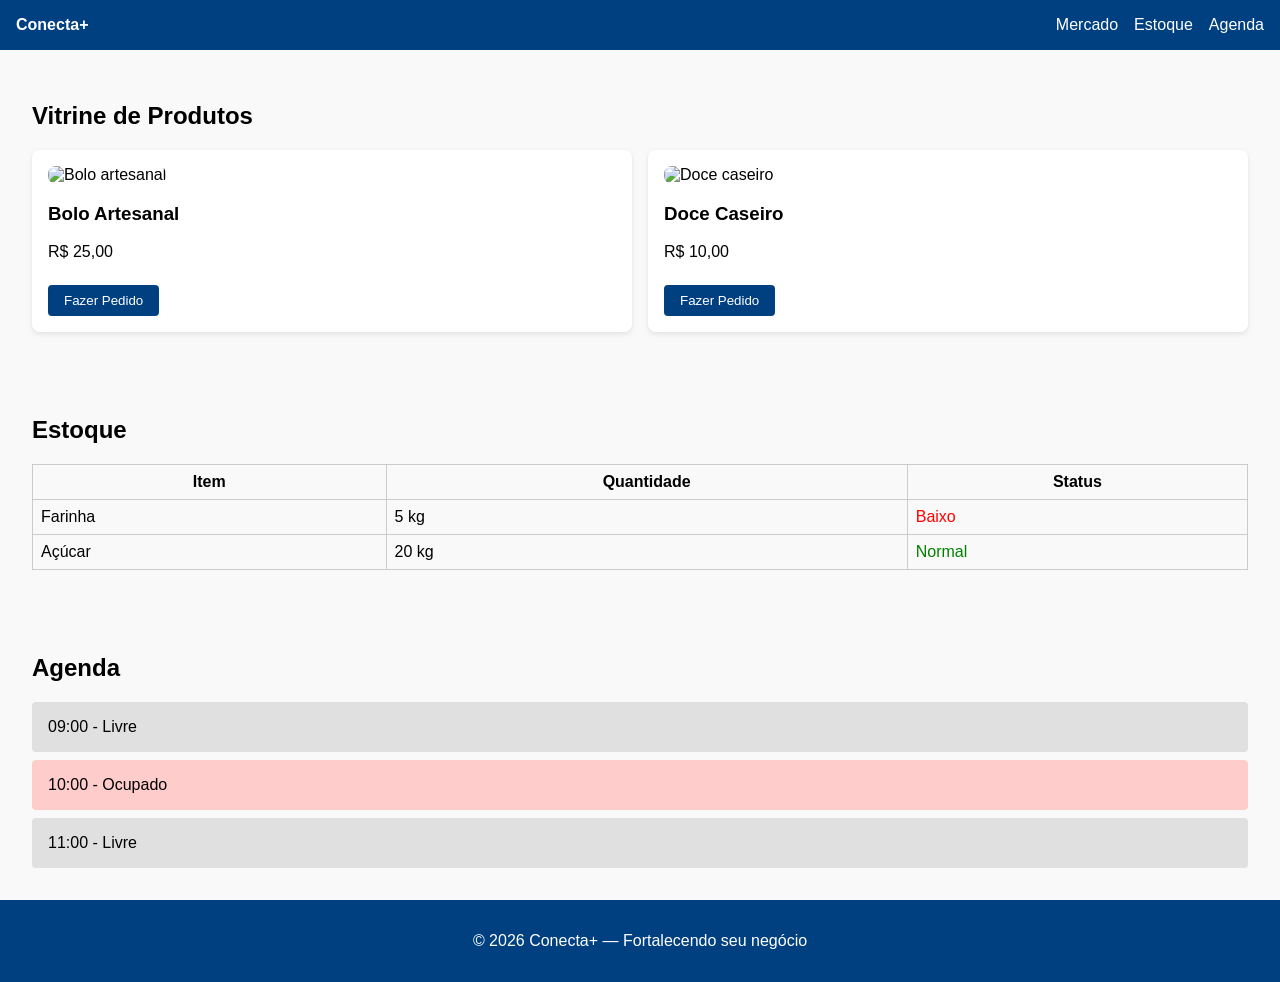
==== commit 14a3fc4c: "Atualização, html, css e javascript" ====
--- a/index.html
+++ b/index.html
@@ -3,15 +3,14 @@
 <head>
   <meta charset="UTF-8">
   <meta name="viewport" content="width=device-width, initial-scale=1.0">
-  <title>Conecta+</title>
+  <title>Conecta+ Vitrine</title>
   <link rel="stylesheet" href="style.css">
 </head>
 <body>
   <!-- Cabeçalho -->
   <header class="header">
     <div class="logo">Conecta+</div>
-    <button class="menu-toggle" id="menu-toggle">☰</button>
-    <nav class="nav" id="nav">
+    <nav class="nav">
       <ul>
         <li><a href="#mercado">Mercado</a></li>
         <li><a href="#estoque">Estoque</a></li>
@@ -21,59 +20,61 @@
   </header>
 
   <!-- Vitrine Mercado -->
-  <section id="mercado" class="section">
-    <h2>Mercado</h2>
-    <div class="grid">
-      <div class="card">
-        <img src="produto.jpg" alt="Produto">
-        <h3>Bolo Artesanal</h3>
-        <p>R$ 25,00</p>
-        <button class="btn">Fazer Pedido</button>
+  <main>
+    <section id="mercado" class="section">
+      <h2>Vitrine de Produtos</h2>
+      <div class="grid">
+        <div class="card">
+          <img src="bolo.jpg" alt="Bolo artesanal">
+          <h3>Bolo Artesanal</h3>
+          <p>R$ 25,00</p>
+          <button class="btn">Fazer Pedido</button>
+        </div>
+        <div class="card">
+          <img src="doce.jpg" alt="Doce caseiro">
+          <h3>Doce Caseiro</h3>
+          <p>R$ 10,00</p>
+          <button class="btn">Fazer Pedido</button>
+        </div>
       </div>
-      <div class="card">
-        <img src="produto2.jpg" alt="Produto">
-        <h3>Doce Caseiro</h3>
-        <p>R$ 10,00</p>
-        <button class="btn">Fazer Pedido</button>
+    </section>
+
+    <!-- Estoque -->
+    <section id="estoque" class="section">
+      <h2>Estoque</h2>
+      <table>
+        <thead>
+          <tr>
+            <th>Item</th>
+            <th>Quantidade</th>
+            <th>Status</th>
+          </tr>
+        </thead>
+        <tbody>
+          <tr>
+            <td>Farinha</td>
+            <td>5 kg</td>
+            <td class="status baixo">Baixo</td>
+          </tr>
+          <tr>
+            <td>Açúcar</td>
+            <td>20 kg</td>
+            <td class="status normal">Normal</td>
+          </tr>
+        </tbody>
+      </table>
+    </section>
+
+    <!-- Agenda -->
+    <section id="agenda" class="section">
+      <h2>Agenda</h2>
+      <div class="agenda">
+        <div class="slot">09:00 - Livre</div>
+        <div class="slot ocupado">10:00 - Ocupado</div>
+        <div class="slot">11:00 - Livre</div>
       </div>
-    </div>
-  </section>
-
-  <!-- Estoque -->
-  <section id="estoque" class="section">
-    <h2>Estoque</h2>
-    <table>
-      <thead>
-        <tr>
-          <th>Item</th>
-          <th>Quantidade</th>
-          <th>Status</th>
-        </tr>
-      </thead>
-      <tbody>
-        <tr>
-          <td>Farinha</td>
-          <td>5 kg</td>
-          <td class="status baixo">Baixo</td>
-        </tr>
-        <tr>
-          <td>Açúcar</td>
-          <td>20 kg</td>
-          <td class="status normal">Normal</td>
-        </tr>
-      </tbody>
-    </table>
-  </section>
-
-  <!-- Agenda -->
-  <section id="agenda" class="section">
-    <h2>Agenda</h2>
-    <div class="agenda">
-      <div class="slot">09:00 - Livre</div>
-      <div class="slot ocupado">10:00 - Ocupado</div>
-      <div class="slot">11:00 - Livre</div>
-    </div>
-  </section>
+    </section>
+  </main>
 
   <!-- Rodapé -->
   <footer class="footer">
--- a/style.css
+++ b/style.css
@@ -18,24 +18,12 @@
   font-weight: bold;
 }
 
-.menu-toggle {
-  background: none;
-  border: none;
-  color: #fff;
-  font-size: 1.5rem;
-}
-
-.nav {
-  display: none;
-}
-
 .nav ul {
   list-style: none;
+  display: flex;
+  gap: 1rem;
+  margin: 0;
   padding: 0;
-}
-
-.nav li {
-  margin: 0.5rem 0;
 }
 
 .nav a {
@@ -118,12 +106,6 @@
 
 /* Responsivo para telas maiores */
 @media (min-width: 768px) {
-  .nav {
-    display: block;
-  }
-  .menu-toggle {
-    display: none;
-  }
   .grid {
     grid-template-columns: repeat(2, 1fr);
   }
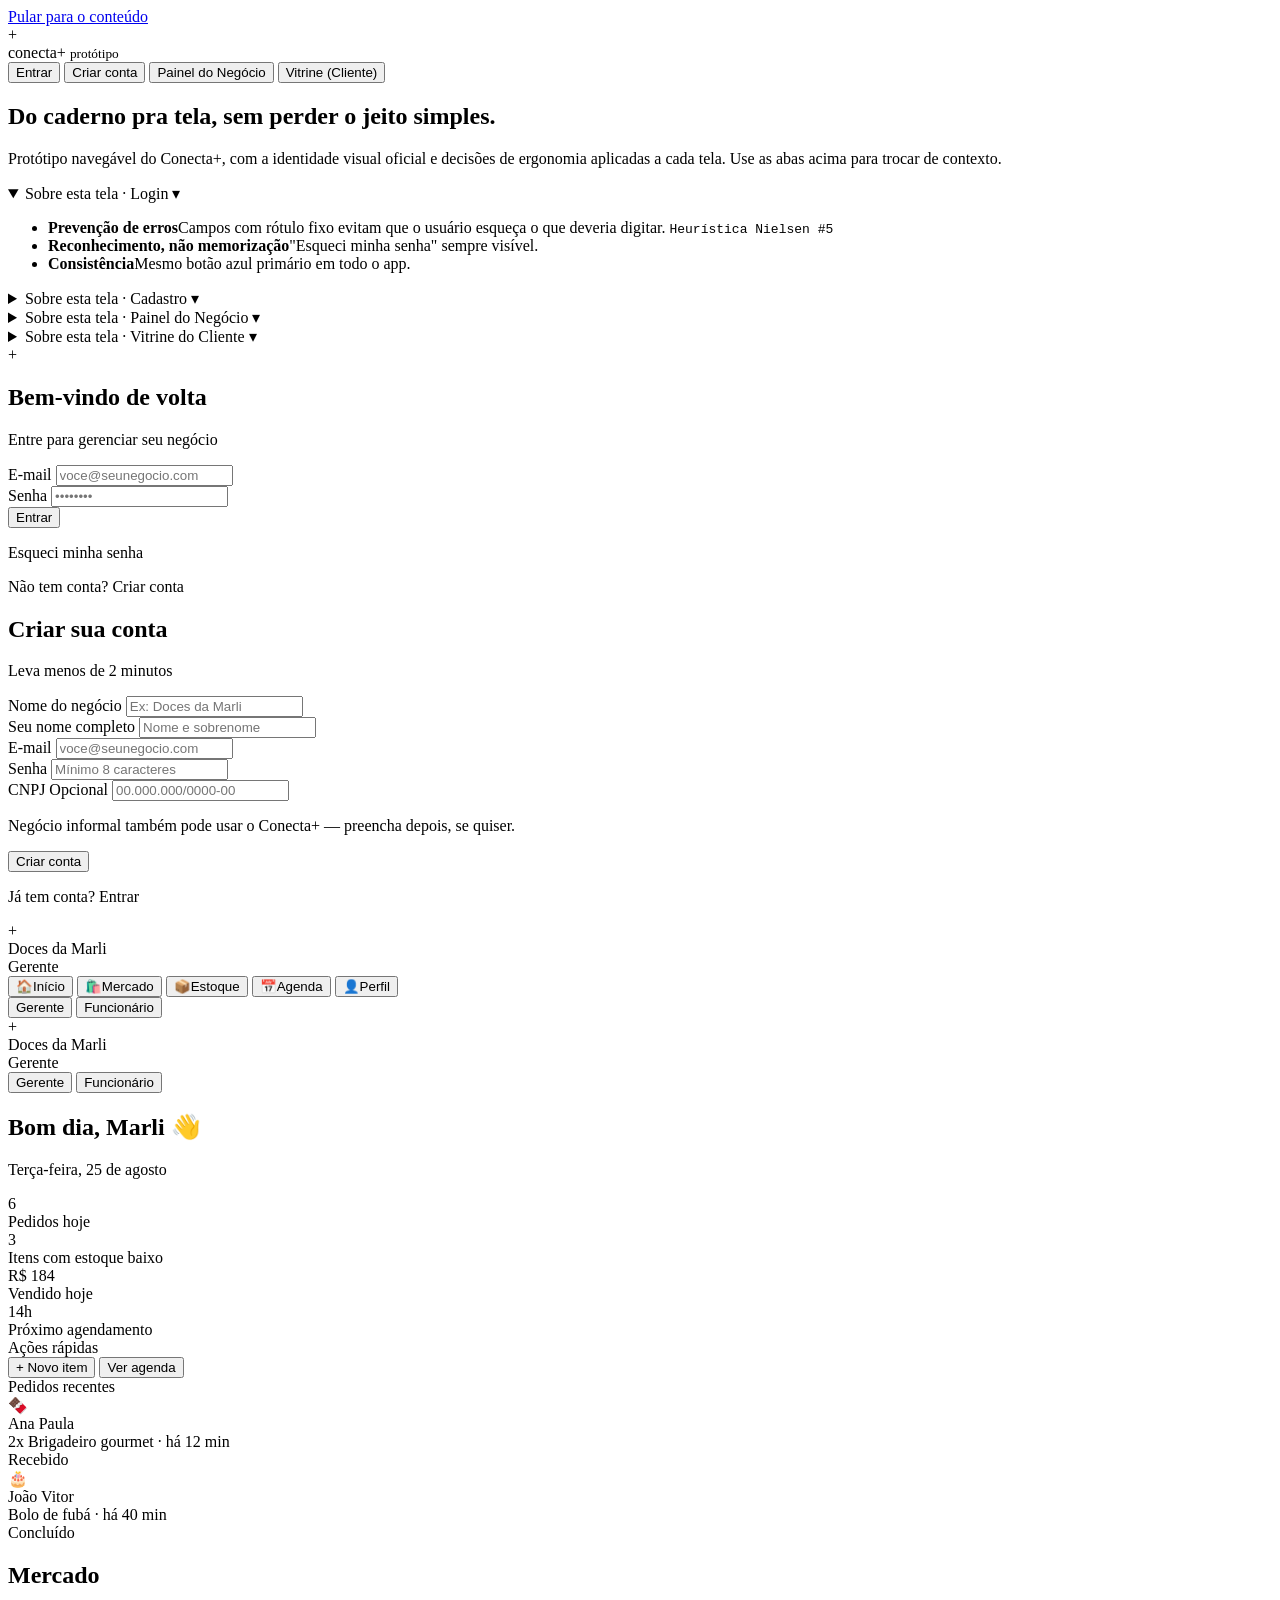
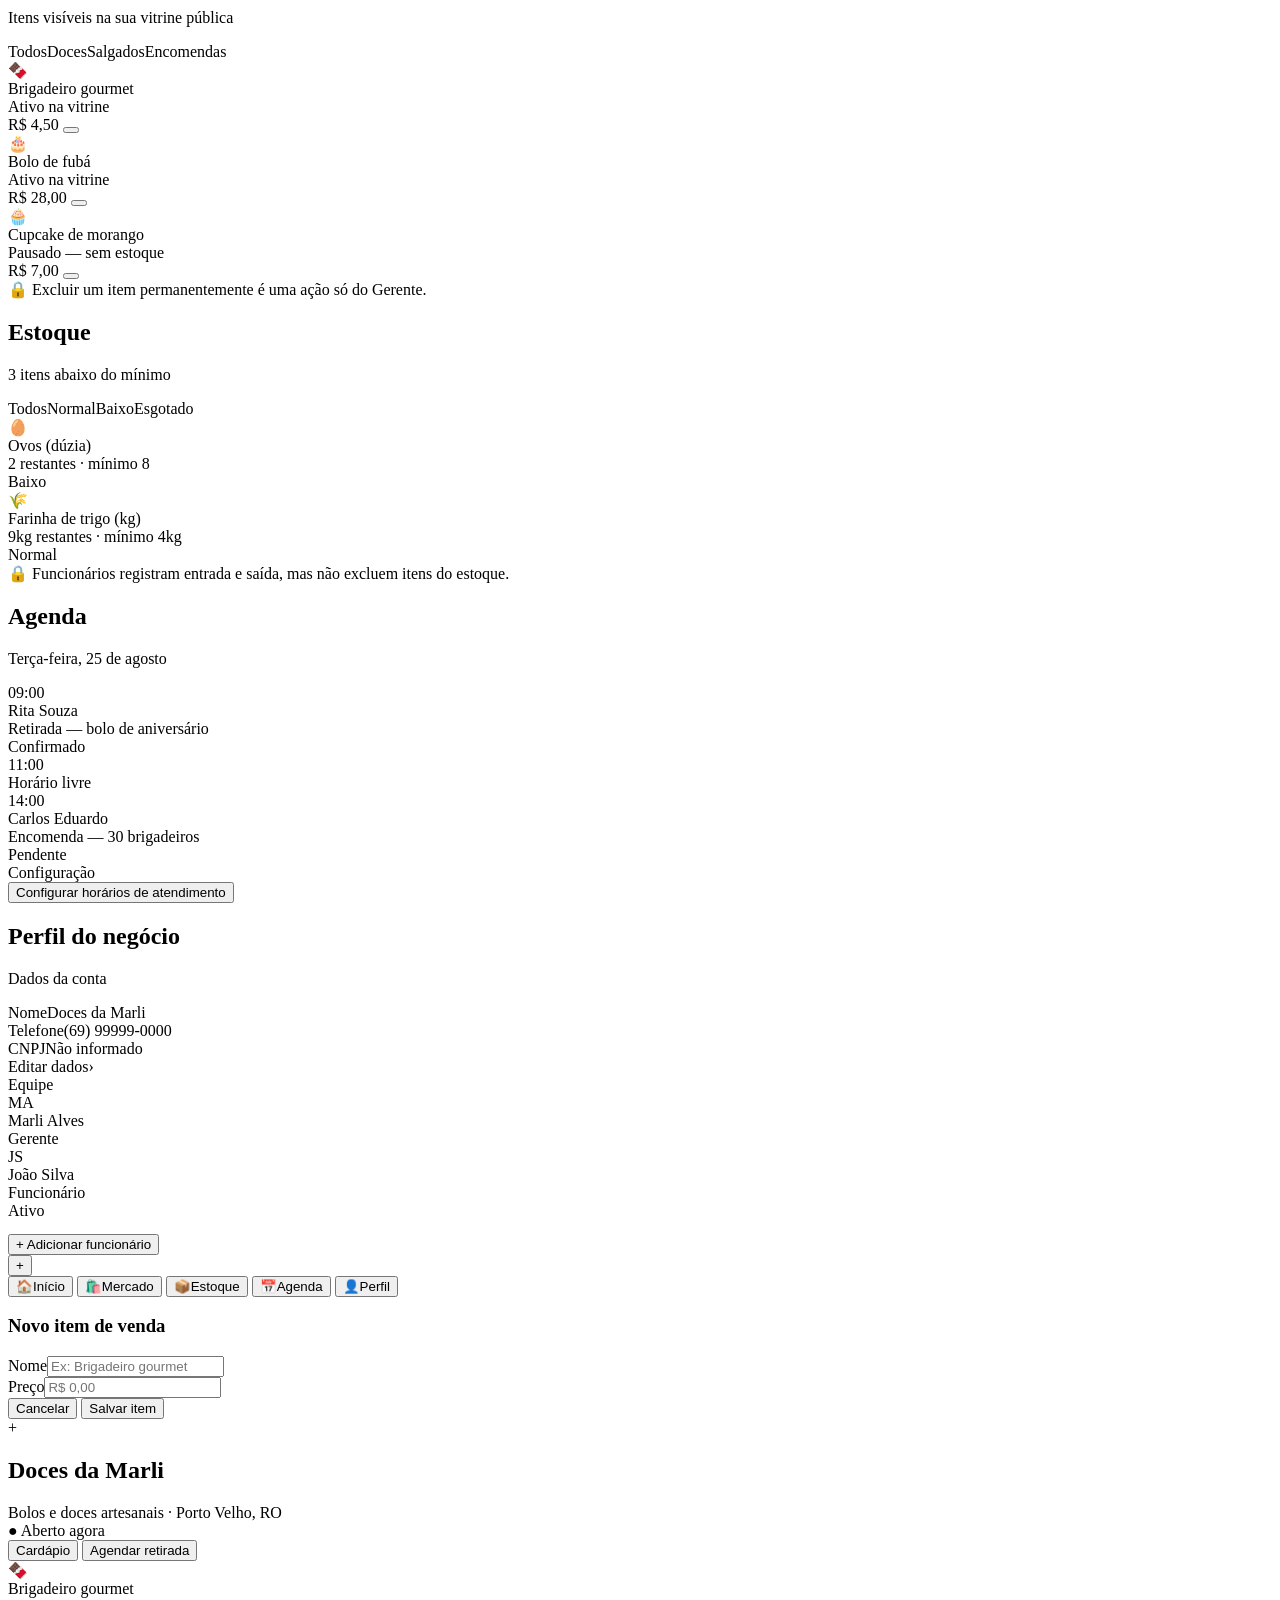
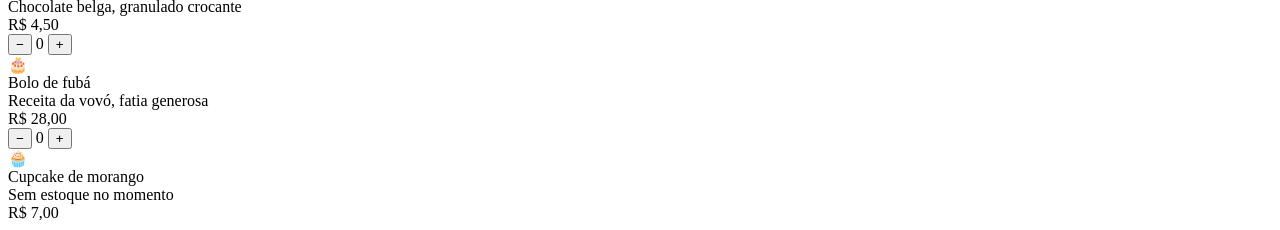
==== commit 45cb1aaa: "Atualização, html, css e javascript" ====
--- a/index.html
+++ b/index.html
@@ -1,86 +1,482 @@
 <!DOCTYPE html>
 <html lang="pt-BR">
 <head>
-  <meta charset="UTF-8">
-  <meta name="viewport" content="width=device-width, initial-scale=1.0">
-  <title>Conecta+ Vitrine</title>
-  <link rel="stylesheet" href="style.css">
+<meta charset="UTF-8">
+<meta name="viewport" content="width=device-width, initial-scale=1.0, viewport-fit=cover">
+<meta name="theme-color" content="#2563EB">
+<meta name="description" content="Conecta+ — Protótipo responsivo do painel de gestão para pequenos negócios">
+<title>Conecta+ — Protótipo</title>
+
+<link rel="preconnect" href="https://fonts.googleapis.com">
+<link rel="preconnect" href="https://fonts.gstatic.com" crossorigin>
+<link href="https://fonts.googleapis.com/css2?family=Inter:wght@400;500;600;700;800&family=IBM+Plex+Mono:wght@500&display=swap" rel="stylesheet">
+<link rel="stylesheet" href="styles.css">
 </head>
 <body>
-  <!-- Cabeçalho -->
-  <header class="header">
-    <div class="logo">Conecta+</div>
-    <nav class="nav">
-      <ul>
-        <li><a href="#mercado">Mercado</a></li>
-        <li><a href="#estoque">Estoque</a></li>
-        <li><a href="#agenda">Agenda</a></li>
-      </ul>
-    </nav>
-  </header>
-
-  <!-- Vitrine Mercado -->
-  <main>
-    <section id="mercado" class="section">
-      <h2>Vitrine de Produtos</h2>
-      <div class="grid">
-        <div class="card">
-          <img src="bolo.jpg" alt="Bolo artesanal">
-          <h3>Bolo Artesanal</h3>
-          <p>R$ 25,00</p>
-          <button class="btn">Fazer Pedido</button>
-        </div>
-        <div class="card">
-          <img src="doce.jpg" alt="Doce caseiro">
-          <h3>Doce Caseiro</h3>
-          <p>R$ 10,00</p>
-          <button class="btn">Fazer Pedido</button>
-        </div>
-      </div>
-    </section>
-
-    <!-- Estoque -->
-    <section id="estoque" class="section">
-      <h2>Estoque</h2>
-      <table>
-        <thead>
-          <tr>
-            <th>Item</th>
-            <th>Quantidade</th>
-            <th>Status</th>
-          </tr>
-        </thead>
-        <tbody>
-          <tr>
-            <td>Farinha</td>
-            <td>5 kg</td>
-            <td class="status baixo">Baixo</td>
-          </tr>
-          <tr>
-            <td>Açúcar</td>
-            <td>20 kg</td>
-            <td class="status normal">Normal</td>
-          </tr>
-        </tbody>
-      </table>
-    </section>
-
-    <!-- Agenda -->
-    <section id="agenda" class="section">
-      <h2>Agenda</h2>
-      <div class="agenda">
-        <div class="slot">09:00 - Livre</div>
-        <div class="slot ocupado">10:00 - Ocupado</div>
-        <div class="slot">11:00 - Livre</div>
-      </div>
-    </section>
-  </main>
-
-  <!-- Rodapé -->
-  <footer class="footer">
-    <p>© 2026 Conecta+ — Fortalecendo seu negócio</p>
-  </footer>
-
-  <script src="script.js"></script>
+
+<a class="skip-link" href="#main">Pular para o conteúdo</a>
+
+<header class="topbar">
+  <div class="brand">
+    <div class="brand-mark" aria-hidden="true">+</div>
+    <div class="name">conecta<span>+</span> <small>protótipo</small></div>
+  </div>
+
+  <nav class="mode-tabs" aria-label="Modo de visualização">
+    <button class="mtab active" data-mode="login" type="button">Entrar</button>
+    <button class="mtab" data-mode="cadastro" type="button">Criar conta</button>
+    <button class="mtab" data-mode="app" type="button">Painel do Negócio</button>
+    <button class="mtab" data-mode="vitrine" type="button">Vitrine (Cliente)</button>
+  </nav>
+</header>
+
+<main class="layout" id="main">
+
+  <!-- ==================== SIDEBAR / RATIONALE ==================== -->
+  <aside class="intro">
+    <h1>Do caderno pra tela, sem perder o jeito simples.</h1>
+    <p>Protótipo navegável do Conecta+, com a identidade visual oficial e decisões de ergonomia aplicadas a cada tela. Use as abas acima para trocar de contexto.</p>
+
+    <details class="principles" id="panel-login" open>
+      <summary class="principles-summary">Sobre esta tela · Login <span class="chev">▾</span></summary>
+      <div class="principles-body">
+        <ul>
+          <li><strong>Prevenção de erros</strong>Campos com rótulo fixo evitam que o usuário esqueça o que deveria digitar. <code>Heurística Nielsen #5</code></li>
+          <li><strong>Reconhecimento, não memorização</strong>"Esqueci minha senha" sempre visível.</li>
+          <li><strong>Consistência</strong>Mesmo botão azul primário em todo o app.</li>
+        </ul>
+      </div>
+    </details>
+
+    <details class="principles" id="panel-cadastro">
+      <summary class="principles-summary">Sobre esta tela · Cadastro <span class="chev">▾</span></summary>
+      <div class="principles-body">
+        <ul>
+          <li><strong>Campo opcional sinalizado</strong>O CNPJ traz uma etiqueta "opcional" clara. <code>RF02A</code></li>
+          <li><strong>Validação no momento certo</strong>Erros aparecem perto do campo.</li>
+          <li><strong>Carga cognitiva mínima</strong>Só os campos essenciais nesta etapa. <code>DCU</code></li>
+        </ul>
+      </div>
+    </details>
+
+    <details class="principles" id="panel-app">
+      <summary class="principles-summary">Sobre esta tela · Painel do Negócio <span class="chev">▾</span></summary>
+      <div class="principles-body">
+        <ul>
+          <li><strong>Navegação adaptável</strong>Sidebar no desktop, bottom nav no mobile. <code>RNF01</code></li>
+          <li><strong>Permissões refletidas na UI</strong>Funcionário não vê ações de Gerente. <code>RF11 RNF08</code></li>
+          <li><strong>Visibilidade do status</strong>Estoque baixo e pedidos pendentes em destaque. <code>Heurística #1</code></li>
+        </ul>
+      </div>
+    </details>
+
+    <details class="principles" id="panel-vitrine">
+      <summary class="principles-summary">Sobre esta tela · Vitrine do Cliente <span class="chev">▾</span></summary>
+      <div class="principles-body">
+        <ul>
+          <li><strong>Sem exigir login</strong>O cliente compra e agenda sem fricção. <code>RF16 RF34</code></li>
+          <li><strong>Affordance clara</strong>Botões +/− e horários em chip.</li>
+          <li><strong>Feedback contínuo</strong>Barra inferior com total em tempo real.</li>
+          <li><strong>Restrição preventiva</strong>Horários ocupados riscados. <code>RF35</code></li>
+        </ul>
+      </div>
+    </details>
+  </aside>
+
+  <!-- ==================== ÁREA PRINCIPAL ==================== -->
+  <section class="stage" id="stage">
+
+    <!-- ============ LOGIN ============ -->
+    <div class="mode-screen is-visible" id="mode-login">
+      <div class="auth-shell">
+        <div class="auth-card">
+          <div class="auth-logo" aria-hidden="true">+</div>
+          <h2 class="auth-title">Bem-vindo de volta</h2>
+          <p class="auth-sub">Entre para gerenciar seu negócio</p>
+
+          <div class="field">
+            <label for="login-email">E-mail</label>
+            <input id="login-email" type="email" placeholder="voce@seunegocio.com" autocomplete="email">
+          </div>
+          <div class="field">
+            <label for="login-senha">Senha</label>
+            <input id="login-senha" type="password" placeholder="••••••••" autocomplete="current-password">
+          </div>
+          <button class="btn-primary" onclick="setMode('app')" type="button">Entrar</button>
+          <p class="forgot">Esqueci minha senha</p>
+          <p class="auth-switch">Não tem conta? <a onclick="setMode('cadastro')" role="button" tabindex="0">Criar conta</a></p>
+        </div>
+      </div>
+    </div>
+
+    <!-- ============ CADASTRO ============ -->
+    <div class="mode-screen" id="mode-cadastro">
+      <div class="auth-shell">
+        <div class="auth-card">
+          <h2 class="auth-title">Criar sua conta</h2>
+          <p class="auth-sub">Leva menos de 2 minutos</p>
+
+          <div class="field">
+            <label for="cad-negocio">Nome do negócio</label>
+            <input id="cad-negocio" type="text" placeholder="Ex: Doces da Marli">
+          </div>
+          <div class="field">
+            <label for="cad-nome">Seu nome completo</label>
+            <input id="cad-nome" type="text" placeholder="Nome e sobrenome" autocomplete="name">
+          </div>
+          <div class="field">
+            <label for="cad-email">E-mail</label>
+            <input id="cad-email" type="email" placeholder="voce@seunegocio.com" autocomplete="email">
+          </div>
+          <div class="field">
+            <label for="cad-senha">Senha</label>
+            <input id="cad-senha" type="password" placeholder="Mínimo 8 caracteres" autocomplete="new-password">
+          </div>
+          <div class="field">
+            <label for="cnpj-field">CNPJ <span class="opt-badge">Opcional</span></label>
+            <input type="text" id="cnpj-field" placeholder="00.000.000/0000-00" maxlength="18" inputmode="text">
+            <p class="field-hint">Negócio informal também pode usar o Conecta+ — preencha depois, se quiser.</p>
+          </div>
+          <button class="btn-primary" onclick="setMode('app')" type="button">Criar conta</button>
+          <p class="auth-switch">Já tem conta? <a onclick="setMode('login')" role="button" tabindex="0">Entrar</a></p>
+        </div>
+      </div>
+    </div>
+
+    <!-- ============ APP / PAINEL ============ -->
+    <div class="mode-screen" id="mode-app">
+      <div class="app-shell">
+
+        <!-- Sidebar (desktop) -->
+        <aside class="app-sidebar" aria-label="Navegação do painel">
+          <div class="sidebar-brand">
+            <div class="brand-mark" aria-hidden="true">+</div>
+            <div>
+              <div class="biz-name">Doces da Marli</div>
+              <div class="biz-role" id="role-label">Gerente</div>
+            </div>
+          </div>
+
+          <nav class="sidebar-nav">
+            <button class="nav-item active" data-screen="inicio" type="button"><span class="ic">🏠</span><span>Início</span></button>
+            <button class="nav-item" data-screen="mercado" type="button"><span class="ic">🛍️</span><span>Mercado</span></button>
+            <button class="nav-item" data-screen="estoque" type="button"><span class="ic">📦</span><span>Estoque</span></button>
+            <button class="nav-item" data-screen="agenda" type="button"><span class="ic">📅</span><span>Agenda</span></button>
+            <button class="nav-item" data-screen="perfil" type="button"><span class="ic">👤</span><span>Perfil</span></button>
+          </nav>
+
+          <div class="sidebar-role">
+            <div class="role-switch" id="role-switch-wrap">
+              <button class="active" data-role="gerente" type="button">Gerente</button>
+              <button data-role="funcionario" type="button">Funcionário</button>
+            </div>
+          </div>
+        </aside>
+
+        <!-- Conteúdo principal -->
+        <div class="app-main">
+
+          <!-- App header (visível no mobile) -->
+          <header class="app-header">
+            <div class="biz">
+              <div class="biz-logo" aria-hidden="true">+</div>
+              <div>
+                <div class="biz-name">Doces da Marli</div>
+                <div class="biz-role" id="role-label-mobile">Gerente</div>
+              </div>
+            </div>
+            <div class="role-switch role-switch-mobile" id="role-switch-wrap-mobile">
+              <button class="active" data-role="gerente" type="button">Gerente</button>
+              <button data-role="funcionario" type="button">Funcionário</button>
+            </div>
+          </header>
+
+          <!-- INÍCIO -->
+          <div class="screen active" id="screen-inicio">
+            <div class="screen-head">
+              <h2 class="screen-title">Bom dia, Marli 👋</h2>
+              <p class="screen-sub">Terça-feira, 25 de agosto</p>
+            </div>
+
+            <div class="stat-grid">
+              <div class="stat-card"><div class="num">6</div><div class="label">Pedidos hoje</div></div>
+              <div class="stat-card alert"><div class="num">3</div><div class="label">Itens com estoque baixo</div></div>
+              <div class="stat-card ok"><div class="num">R$ 184</div><div class="label">Vendido hoje</div></div>
+              <div class="stat-card"><div class="num">14h</div><div class="label">Próximo agendamento</div></div>
+            </div>
+
+            <div class="panel-grid">
+              <div class="panel">
+                <div class="section-label">Ações rápidas</div>
+                <div class="action-row">
+                  <button class="action-btn" onclick="goScreen('mercado')" type="button">+ Novo item</button>
+                  <button class="action-btn secondary" onclick="goScreen('agenda')" type="button">Ver agenda</button>
+                </div>
+              </div>
+
+              <div class="panel">
+                <div class="section-label">Pedidos recentes</div>
+                <div class="list-item">
+                  <div class="item-thumb">🍫</div>
+                  <div class="item-info"><div class="item-name">Ana Paula</div><div class="item-meta">2x Brigadeiro gourmet · há 12 min</div></div>
+                  <span class="badge warning">Recebido</span>
+                </div>
+                <div class="list-item">
+                  <div class="item-thumb">🎂</div>
+                  <div class="item-info"><div class="item-name">João Vitor</div><div class="item-meta">Bolo de fubá · há 40 min</div></div>
+                  <span class="badge primary">Concluído</span>
+                </div>
+              </div>
+            </div>
+          </div>
+
+          <!-- MERCADO -->
+          <div class="screen" id="screen-mercado">
+            <div class="screen-head">
+              <h2 class="screen-title">Mercado</h2>
+              <p class="screen-sub">Itens visíveis na sua vitrine pública</p>
+            </div>
+
+            <div class="chip-row">
+              <span class="chip active">Todos</span><span class="chip">Doces</span><span class="chip">Salgados</span><span class="chip">Encomendas</span>
+            </div>
+
+            <div class="list-card">
+              <div class="list-item">
+                <div class="item-thumb">🍫</div>
+                <div class="item-info"><div class="item-name">Brigadeiro gourmet</div><div class="item-meta">Ativo na vitrine</div></div>
+                <span class="item-price">R$ 4,50</span>
+                <button class="switch on" type="button" role="switch" aria-checked="true" aria-label="Ativar Brigadeiro gourmet"></button>
+              </div>
+              <div class="list-item">
+                <div class="item-thumb">🎂</div>
+                <div class="item-info"><div class="item-name">Bolo de fubá</div><div class="item-meta">Ativo na vitrine</div></div>
+                <span class="item-price">R$ 28,00</span>
+                <button class="switch on" type="button" role="switch" aria-checked="true" aria-label="Ativar Bolo de fubá"></button>
+              </div>
+              <div class="list-item">
+                <div class="item-thumb">🧁</div>
+                <div class="item-info"><div class="item-name">Cupcake de morango</div><div class="item-meta">Pausado — sem estoque</div></div>
+                <span class="item-price">R$ 7,00</span>
+                <button class="switch" type="button" role="switch" aria-checked="false" aria-label="Ativar Cupcake de morango"></button>
+              </div>
+            </div>
+
+            <div class="locked-note" data-gerente-only>🔒 Excluir um item permanentemente é uma ação só do Gerente.</div>
+          </div>
+
+          <!-- ESTOQUE -->
+          <div class="screen" id="screen-estoque">
+            <div class="screen-head">
+              <h2 class="screen-title">Estoque</h2>
+              <p class="screen-sub">3 itens abaixo do mínimo</p>
+            </div>
+
+            <div class="chip-row">
+              <span class="chip active">Todos</span><span class="chip">Normal</span><span class="chip">Baixo</span><span class="chip">Esgotado</span>
+            </div>
+
+            <div class="list-card">
+              <div class="list-item" style="align-items:flex-start;">
+                <div class="item-thumb">🥚</div>
+                <div class="item-info">
+                  <div class="item-name">Ovos (dúzia)</div>
+                  <div class="item-meta">2 restantes · mínimo 8</div>
+                  <div class="qty-bar-wrap"><div class="qty-bar low" style="width:15%;"></div></div>
+                </div>
+                <span class="badge danger">Baixo</span>
+              </div>
+              <div class="list-item" style="align-items:flex-start;">
+                <div class="item-thumb">🌾</div>
+                <div class="item-info">
+                  <div class="item-name">Farinha de trigo (kg)</div>
+                  <div class="item-meta">9kg restantes · mínimo 4kg</div>
+                  <div class="qty-bar-wrap"><div class="qty-bar" style="width:80%;"></div></div>
+                </div>
+                <span class="badge primary">Normal</span>
+              </div>
+            </div>
+
+            <div class="locked-note" data-gerente-only>🔒 Funcionários registram entrada e saída, mas não excluem itens do estoque.</div>
+          </div>
+
+          <!-- AGENDA -->
+          <div class="screen" id="screen-agenda">
+            <div class="screen-head">
+              <h2 class="screen-title">Agenda</h2>
+              <p class="screen-sub">Terça-feira, 25 de agosto</p>
+            </div>
+
+            <div class="list-card">
+              <div class="agenda-slot">
+                <div class="agenda-time">09:00</div>
+                <div class="agenda-info"><div class="agenda-client">Rita Souza</div><div class="agenda-service">Retirada — bolo de aniversário</div></div>
+                <span class="badge primary">Confirmado</span>
+              </div>
+              <div class="agenda-slot">
+                <div class="agenda-time">11:00</div>
+                <div class="agenda-info empty-slot">Horário livre</div>
+              </div>
+              <div class="agenda-slot">
+                <div class="agenda-time">14:00</div>
+                <div class="agenda-info"><div class="agenda-client">Carlos Eduardo</div><div class="agenda-service">Encomenda — 30 brigadeiros</div></div>
+                <span class="badge warning">Pendente</span>
+              </div>
+            </div>
+
+            <div class="section-label" data-gerente-only>Configuração</div>
+            <div class="action-row" data-gerente-only>
+              <button class="action-btn secondary" type="button">Configurar horários de atendimento</button>
+            </div>
+          </div>
+
+          <!-- PERFIL -->
+          <div class="screen" id="screen-perfil">
+            <div class="screen-head">
+              <h2 class="screen-title">Perfil do negócio</h2>
+              <p class="screen-sub">Dados da conta</p>
+            </div>
+
+            <div class="list-card">
+              <div class="profile-row"><span class="k">Nome</span><span class="v">Doces da Marli</span></div>
+              <div class="profile-row"><span class="k">Telefone</span><span class="v">(69) 99999-0000</span></div>
+              <div class="profile-row"><span class="k">CNPJ</span><span class="v">Não informado</span></div>
+              <div class="profile-row" data-gerente-only><span class="k">Editar dados</span><span class="v">›</span></div>
+            </div>
+
+            <div class="section-label" data-gerente-only>Equipe</div>
+            <div class="list-card" data-gerente-only>
+              <div class="team-row">
+                <div class="team-avatar">MA</div>
+                <div class="team-info"><div class="team-name">Marli Alves</div><div class="team-role">Gerente</div></div>
+              </div>
+              <div class="team-row">
+                <div class="team-avatar">JS</div>
+                <div class="team-info"><div class="team-name">João Silva</div><div class="team-role">Funcionário</div></div>
+                <span class="badge neutral">Ativo</span>
+              </div>
+            </div>
+
+            <div class="action-row" style="margin-top:14px;" data-gerente-only>
+              <button class="action-btn secondary" type="button">+ Adicionar funcionário</button>
+            </div>
+
+            <div class="locked-note" data-funcionario-only style="display:none;">🔒 Somente o Gerente edita dados do negócio e gerencia a equipe.</div>
+          </div>
+
+          <button class="fab" id="fab-btn" type="button" aria-label="Novo item de venda">+</button>
+
+          <!-- Bottom nav (mobile) -->
+          <nav class="bottom-nav" aria-label="Navegação do painel (mobile)">
+            <button class="nav-btn active" data-screen="inicio" type="button"><span class="ic">🏠</span><span class="lb">Início</span></button>
+            <button class="nav-btn" data-screen="mercado" type="button"><span class="ic">🛍️</span><span class="lb">Mercado</span></button>
+            <button class="nav-btn" data-screen="estoque" type="button"><span class="ic">📦</span><span class="lb">Estoque</span></button>
+            <button class="nav-btn" data-screen="agenda" type="button"><span class="ic">📅</span><span class="lb">Agenda</span></button>
+            <button class="nav-btn" data-screen="perfil" type="button"><span class="ic">👤</span><span class="lb">Perfil</span></button>
+          </nav>
+        </div>
+
+        <!-- Modal -->
+        <div class="modal-overlay" id="modal-overlay">
+          <div class="modal-sheet" role="dialog" aria-modal="true" aria-labelledby="modal-title">
+            <h3 id="modal-title">Novo item de venda</h3>
+            <div class="field"><label for="novo-item-nome">Nome</label><input id="novo-item-nome" type="text" placeholder="Ex: Brigadeiro gourmet"></div>
+            <div class="field"><label for="novo-item-preco">Preço</label><input id="novo-item-preco" type="text" placeholder="R$ 0,00" inputmode="decimal"></div>
+            <div class="modal-actions">
+              <button class="action-btn secondary" onclick="closeModal()" type="button">Cancelar</button>
+              <button class="action-btn" onclick="closeModal()" type="button">Salvar item</button>
+            </div>
+          </div>
+        </div>
+      </div>
+    </div>
+
+    <!-- ============ VITRINE ============ -->
+    <div class="mode-screen" id="mode-vitrine">
+      <div class="vitrine-shell">
+        <header class="vitrine-header">
+          <div class="vitrine-header-inner">
+            <div class="logo-wrap" aria-hidden="true">+</div>
+            <div>
+              <h2>Doces da Marli</h2>
+              <div class="sub">Bolos e doces artesanais · Porto Velho, RO</div>
+              <span class="badge online">● Aberto agora</span>
+            </div>
+          </div>
+
+          <div class="vitrine-tabs">
+            <button class="vtab active" data-vtab="cardapio" type="button">Cardápio</button>
+            <button class="vtab" data-vtab="agendar" type="button">Agendar retirada</button>
+          </div>
+        </header>
+
+        <div class="vitrine-body" id="vitrine-cardapio">
+          <div class="products-grid">
+            <div class="prod-card">
+              <div class="prod-thumb">🍫</div>
+              <div class="prod-info">
+                <div class="prod-name">Brigadeiro gourmet</div>
+                <div class="prod-desc">Chocolate belga, granulado crocante</div>
+                <div class="prod-price">R$ 4,50</div>
+              </div>
+              <div class="qty-stepper">
+                <button onclick="changeQty(this,-1)" type="button" aria-label="Diminuir">−</button>
+                <span class="qty-val">0</span>
+                <button onclick="changeQty(this,1)" type="button" aria-label="Aumentar">+</button>
+              </div>
+            </div>
+
+            <div class="prod-card">
+              <div class="prod-thumb">🎂</div>
+              <div class="prod-info">
+                <div class="prod-name">Bolo de fubá</div>
+                <div class="prod-desc">Receita da vovó, fatia generosa</div>
+                <div class="prod-price">R$ 28,00</div>
+              </div>
+              <div class="qty-stepper">
+                <button onclick="changeQty(this,-1)" type="button" aria-label="Diminuir">−</button>
+                <span class="qty-val">0</span>
+                <button onclick="changeQty(this,1)" type="button" aria-label="Aumentar">+</button>
+              </div>
+            </div>
+
+            <div class="prod-card">
+              <div class="prod-thumb">🧁</div>
+              <div class="prod-info">
+                <div class="prod-name">Cupcake de morango</div>
+                <div class="prod-desc danger">Sem estoque no momento</div>
+                <div class="prod-price">R$ 7,00</div>
+              </div>
+            </div>
+          </div>
+        </div>
+
+        <div class="vitrine-body" id="vitrine-agendar" style="display:none;">
+          <p class="section-label" style="margin-top:0;">Horários disponíveis hoje</p>
+          <div class="slot-grid">
+            <div class="slot-chip disabled">09:00</div>
+            <div class="slot-chip" onclick="selectSlot(this)" role="button" tabindex="0">10:00</div>
+            <div class="slot-chip" onclick="selectSlot(this)" role="button" tabindex="0">11:00</div>
+            <div class="slot-chip disabled">14:00</div>
+            <div class="slot-chip" onclick="selectSlot(this)" role="button" tabindex="0">15:00</div>
+            <div class="slot-chip" onclick="selectSlot(this)" role="button" tabindex="0">16:00</div>
+          </div>
+          <div class="section-label">Seus dados</div>
+          <div class="field"><label for="ag-nome">Nome</label><input id="ag-nome" type="text" placeholder="Seu nome"></div>
+          <div class="field"><label for="ag-tel">Telefone</label><input id="ag-tel" type="text" placeholder="(69) 99999-0000" inputmode="tel"></div>
+          <button class="btn-primary" type="button">Confirmar agendamento</button>
+        </div>
+
+        <div class="cart-bar" id="cart-bar" role="status" aria-live="polite" style="display:none;">
+          <span id="cart-info">1 item · R$ 4,50</span>
+          <span class="cta">Ver pedido ›</span>
+        </div>
+      </div>
+    </div>
+
+  </section>
+</main>
+
+<script src="script.js" defer></script>
 </body>
-</html>
+</html>
